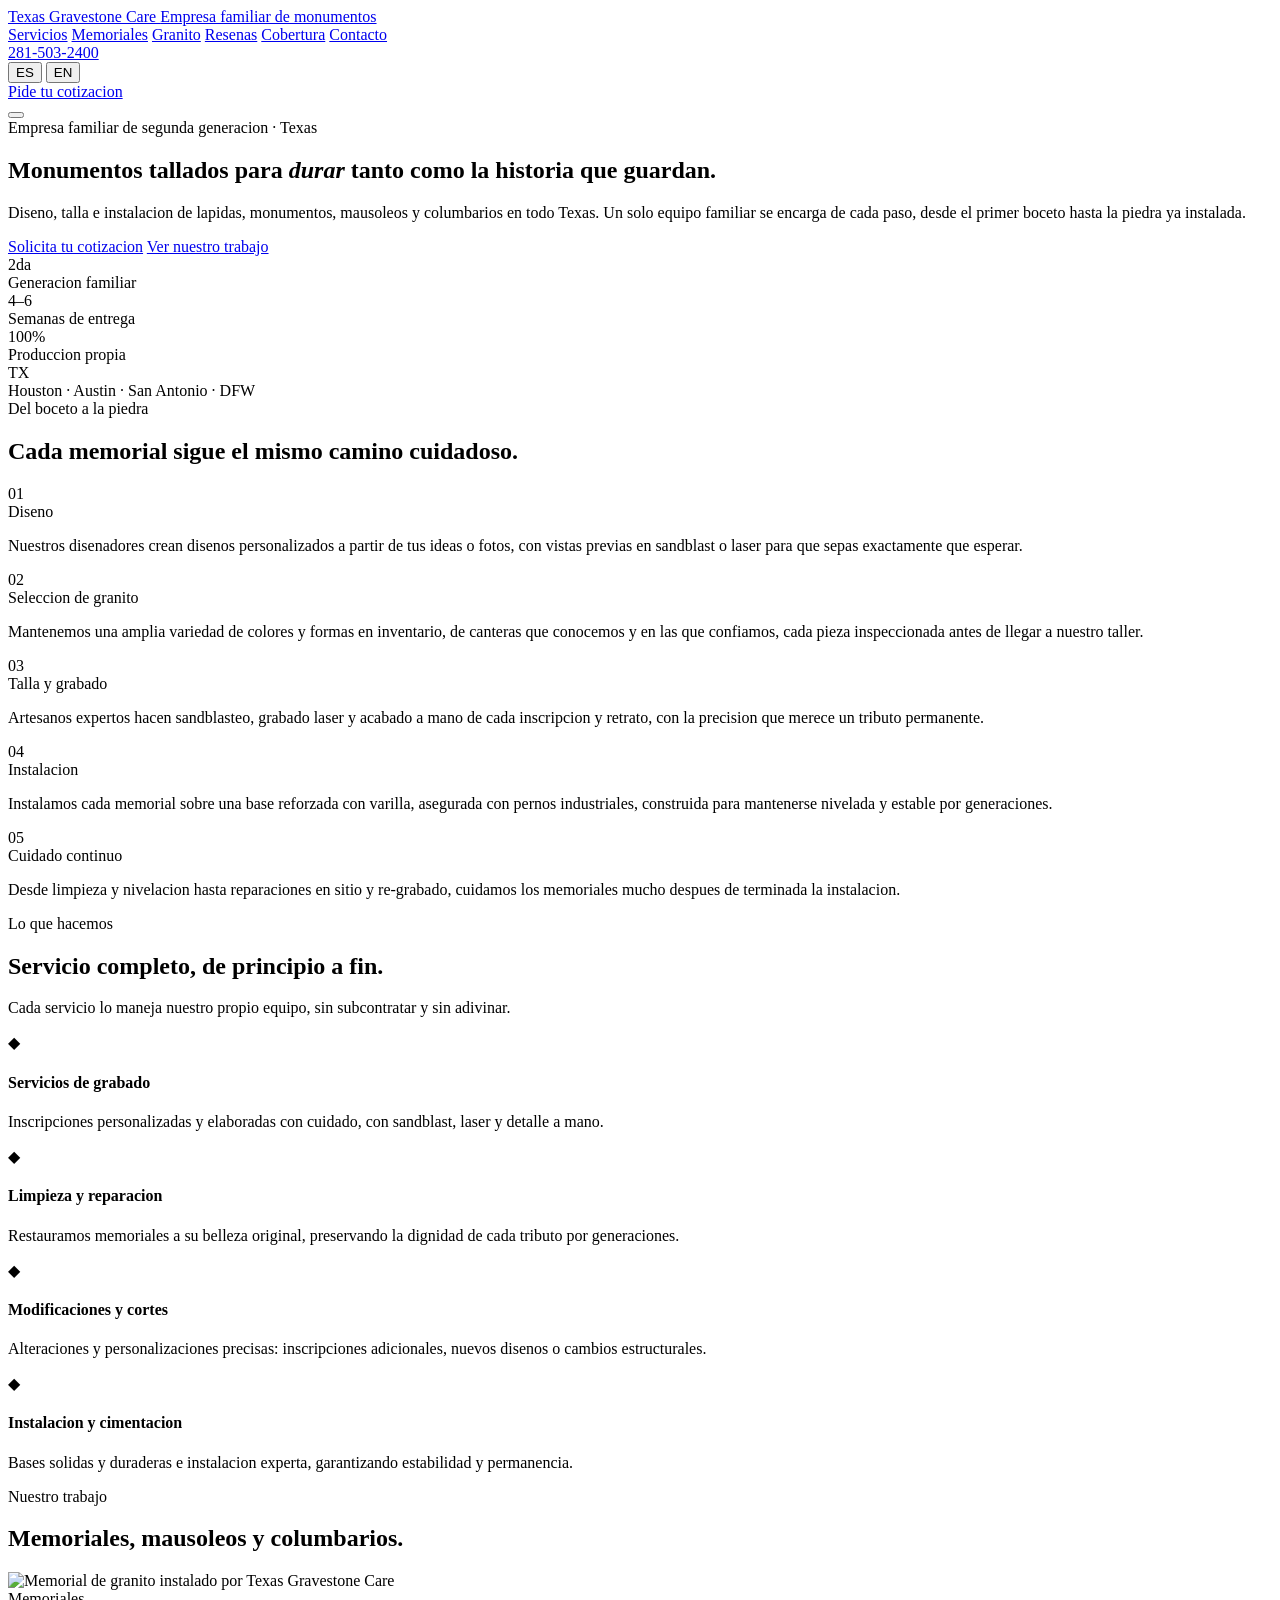
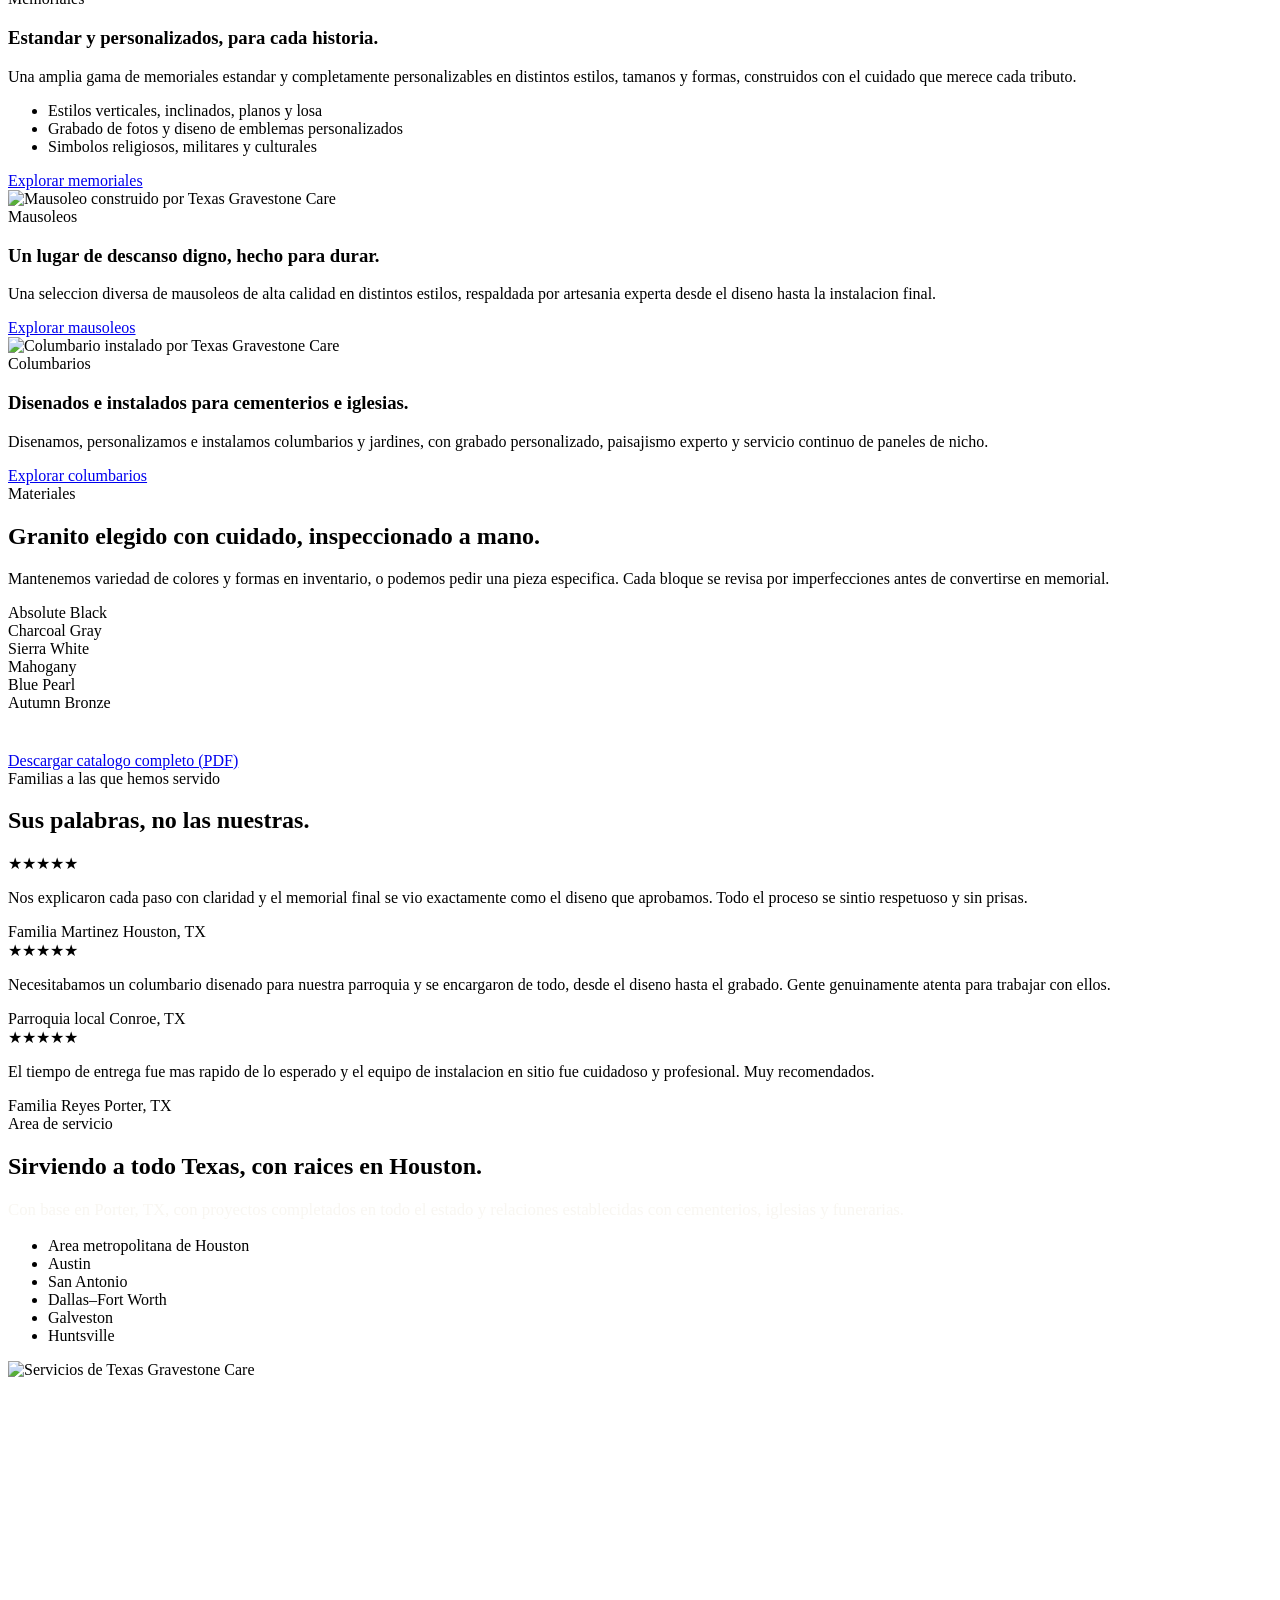
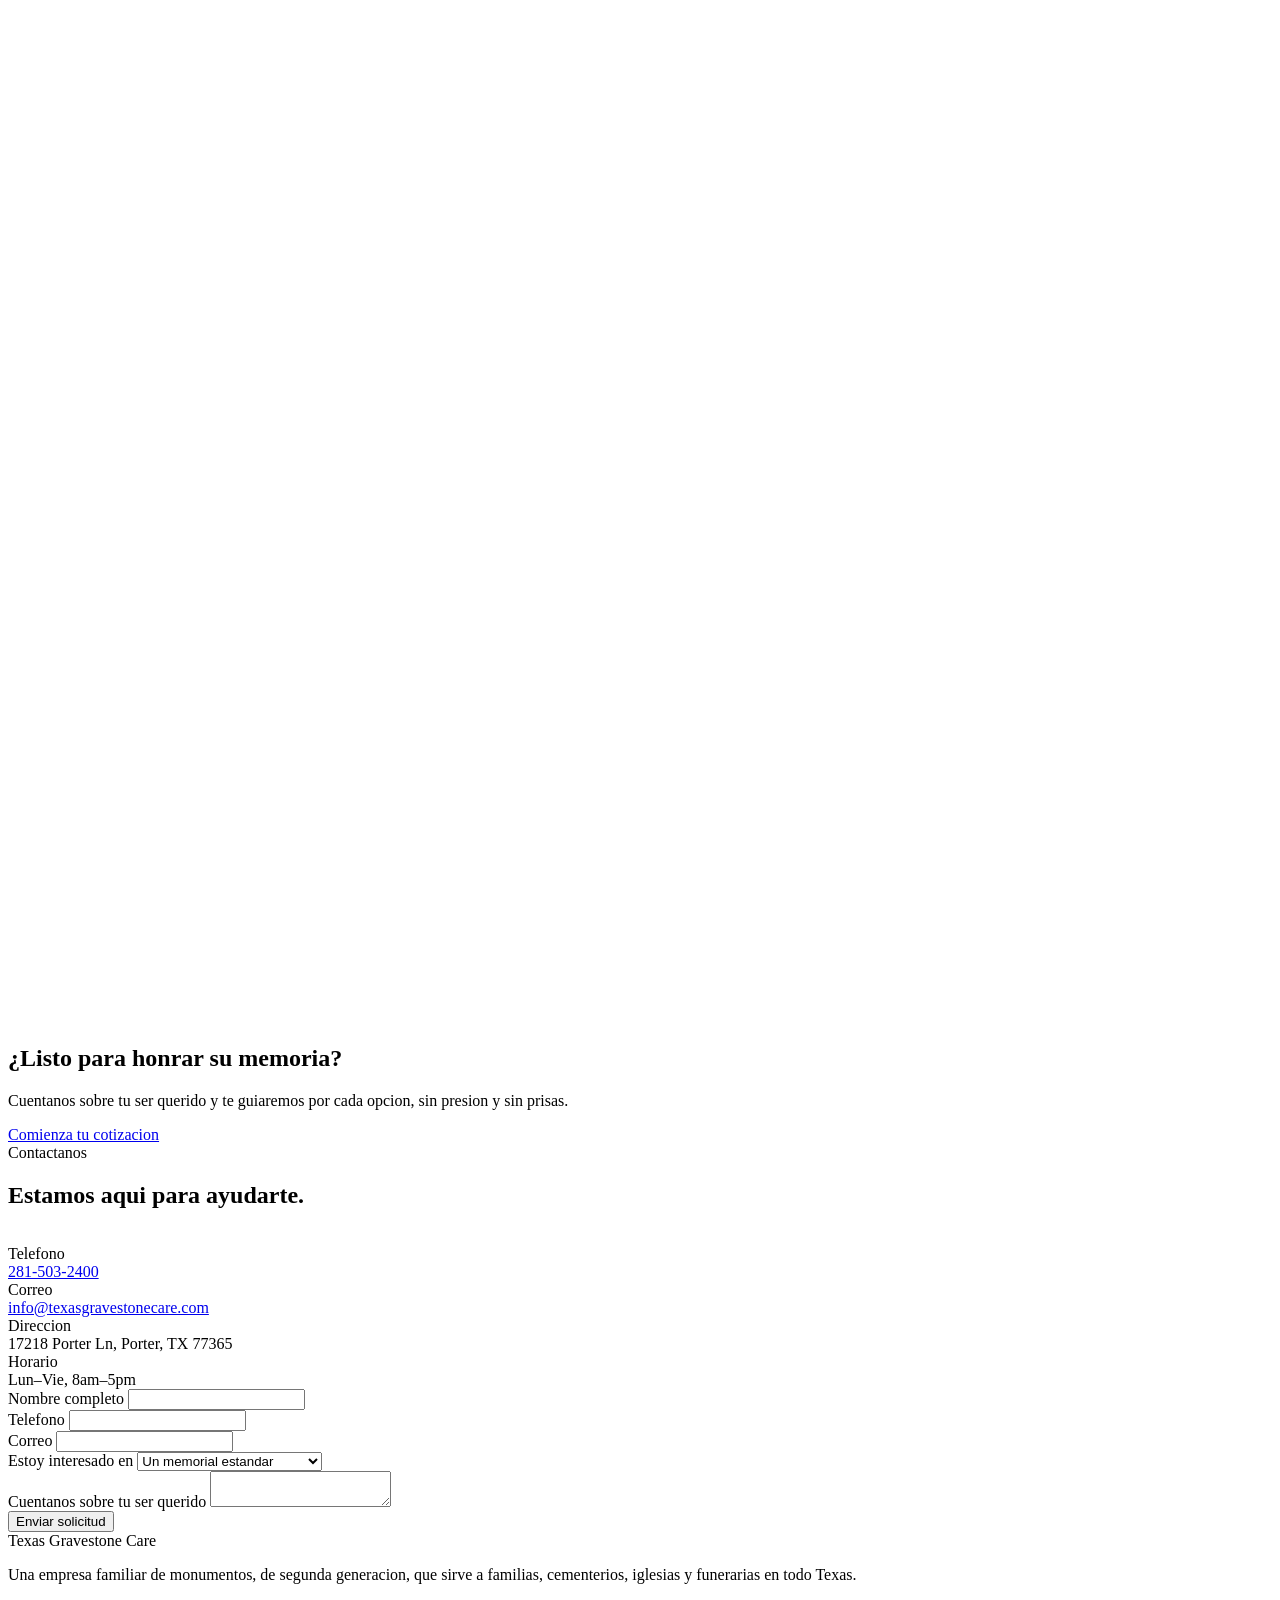
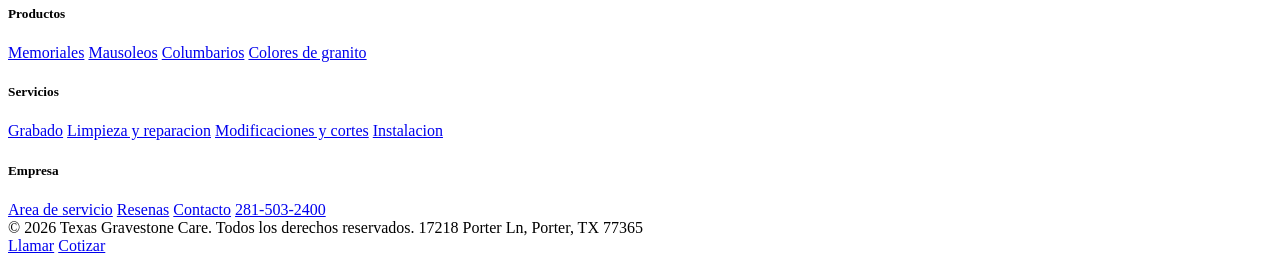
==== index.html @ c96b5b9e "Add files via upload" ====
<!DOCTYPE html>
<html lang="es">
<head>
<meta charset="UTF-8">
<meta name="viewport" content="width=device-width, initial-scale=1.0">
<title>Texas Gravestone Care | Monumentos y memoriales en granito</title>
<meta name="description" content="Empresa familiar de monumentos en Texas. Diseno, talla e instalacion de lapidas, monumentos, mausoleos y columbarios. Atencion en espanol e ingles.">
<link rel="preconnect" href="https://fonts.googleapis.com">
<link href="https://fonts.googleapis.com/css2?family=Fraunces:ital,opsz,wght@0,9..144,400;0,9..144,500;0,9..144,600;1,9..144,400&family=Inter:wght@400;500;600;700&display=swap" rel="stylesheet">
<link rel="stylesheet" href="css/style.css">
</head>
<body>

<!-- ============ HEADER ============ -->
<header class="site-header">
  <div class="wrap">
    <a href="#" class="brand">
      Texas Gravestone Care
      <span data-en="Family-owned monument company" data-es="Empresa familiar de monumentos">Empresa familiar de monumentos</span>
    </a>

    <nav class="main-nav">
      <a href="#servicios" data-en="Services" data-es="Servicios">Servicios</a>
      <a href="#memoriales" data-en="Memorials" data-es="Memoriales">Memoriales</a>
      <a href="#granito" data-en="Granite" data-es="Granito">Granito</a>
      <a href="#testimonios" data-en="Reviews" data-es="Resenas">Resenas</a>
      <a href="#cobertura" data-en="Coverage" data-es="Cobertura">Cobertura</a>
      <a href="#contacto" data-en="Contact" data-es="Contacto">Contacto</a>
    </nav>

    <div class="header-actions">
      <a href="tel:2815032400" class="header-phone">
        281-503-2400
      </a>
      <div class="lang-toggle">
        <button data-lang="es" class="active">ES</button>
        <button data-lang="en">EN</button>
      </div>
      <a href="#contacto" class="btn btn-outline-dark" data-en="Get a quote" data-es="Pide tu cotizacion">Pide tu cotizacion</a>
    </div>

    <button class="mobile-toggle" aria-label="Abrir menu" aria-expanded="false"><span></span></button>
  </div>
</header>

<!-- ============ HERO ============ -->
<section class="hero">
  <div class="hero-texture"></div>
  <div class="hero-grain"></div>
  <div class="wrap">
    <div class="hero-content">
      <span class="eyebrow" data-en="Second-generation family business · Texas" data-es="Empresa familiar de segunda generacion · Texas">Empresa familiar de segunda generacion · Texas</span>
      <h1 data-en="Monuments carved to <em>outlast</em> every story they hold." data-es="Monumentos tallados para <em>durar</em> tanto como la historia que guardan.">Monumentos tallados para <em>durar</em> tanto como la historia que guardan.</h1>
      <p class="lead" data-en="Design, carving, and installation of headstones, monuments, mausoleums, and columbaria across Texas. One family-run team handles every step, from the first sketch to the final stone set in place." data-es="Diseno, talla e instalacion de lapidas, monumentos, mausoleos y columbarios en todo Texas. Un solo equipo familiar se encarga de cada paso, desde el primer boceto hasta la piedra ya instalada.">Diseno, talla e instalacion de lapidas, monumentos, mausoleos y columbarios en todo Texas. Un solo equipo familiar se encarga de cada paso, desde el primer boceto hasta la piedra ya instalada.</p>
      <div class="hero-actions">
        <a href="#contacto" class="btn btn-primary" data-en="Request your quote" data-es="Solicita tu cotizacion">Solicita tu cotizacion</a>
        <a href="#memoriales" class="btn btn-outline-light" data-en="View our work" data-es="Ver nuestro trabajo">Ver nuestro trabajo</a>
      </div>
      <div class="hero-stats">
        <div class="hero-stat">
          <div class="num">2da</div>
          <div class="label" data-en="Generation family-owned" data-es="Generacion familiar">Generacion familiar</div>
        </div>
        <div class="hero-stat">
          <div class="num">4&ndash;6</div>
          <div class="label" data-en="Week turnaround" data-es="Semanas de entrega">Semanas de entrega</div>
        </div>
        <div class="hero-stat">
          <div class="num">100%</div>
          <div class="label" data-en="In-house production" data-es="Produccion propia">Produccion propia</div>
        </div>
        <div class="hero-stat">
          <div class="num">TX</div>
          <div class="label" data-en="Houston · Austin · San Antonio · DFW" data-es="Houston · Austin · San Antonio · DFW">Houston · Austin · San Antonio · DFW</div>
        </div>
      </div>
    </div>
  </div>
</section>

<!-- ============ PROCESO (elemento senal: efecto grabado) ============ -->
<section class="process-section" id="proceso">
  <div class="wrap">
    <div class="section-head reveal">
      <span class="eyebrow" data-en="From sketch to stone" data-es="Del boceto a la piedra">Del boceto a la piedra</span>
      <h2 data-en="Every memorial follows the same careful path." data-es="Cada memorial sigue el mismo camino cuidadoso.">Cada memorial sigue el mismo camino cuidadoso.</h2>
    </div>

    <div class="process-list">
      <div class="process-item">
        <div class="process-num">01</div>
        <div>
          <div class="process-title" data-en="Design" data-es="Diseno">Diseno</div>
          <p class="process-desc" data-en="Our designers create custom layouts from your ideas or photos, with sandblast or laser previews so you know exactly what to expect." data-es="Nuestros disenadores crean diseños personalizados a partir de tus ideas o fotos, con vistas previas en sandblast o laser para que sepas exactamente que esperar.">Nuestros disenadores crean disenos personalizados a partir de tus ideas o fotos, con vistas previas en sandblast o laser para que sepas exactamente que esperar.</p>
        </div>
      </div>
      <div class="process-item">
        <div class="process-num">02</div>
        <div>
          <div class="process-title" data-en="Granite selection" data-es="Seleccion de granito">Seleccion de granito</div>
          <p class="process-desc" data-en="We keep a wide range of colors and shapes in stock, sourced from quarries we know and trust, each piece inspected for imperfections before it reaches our shop." data-es="Mantenemos una amplia variedad de colores y formas en inventario, de canteras que conocemos y en las que confiamos, cada pieza inspeccionada antes de llegar a nuestro taller.">Mantenemos una amplia variedad de colores y formas en inventario, de canteras que conocemos y en las que confiamos, cada pieza inspeccionada antes de llegar a nuestro taller.</p>
        </div>
      </div>
      <div class="process-item">
        <div class="process-num">03</div>
        <div>
          <div class="process-title" data-en="Carving" data-es="Talla y grabado">Talla y grabado</div>
          <p class="process-desc" data-en="Skilled craftsmen sandblast, laser-etch, and hand-finish every inscription and portrait, with the precision a permanent tribute deserves." data-es="Artesanos expertos hacen sandblasteo, grabado laser y acabado a mano de cada inscripcion y retrato, con la precision que merece un tributo permanente.">Artesanos expertos hacen sandblasteo, grabado laser y acabado a mano de cada inscripcion y retrato, con la precision que merece un tributo permanente.</p>
        </div>
      </div>
      <div class="process-item">
        <div class="process-num">04</div>
        <div>
          <div class="process-title" data-en="Installation" data-es="Instalacion">Instalacion</div>
          <p class="process-desc" data-en="We set every memorial on a rebar-reinforced foundation, secured with industrial dowel pins, built to remain level and stable for generations." data-es="Instalamos cada memorial sobre una base reforzada con varilla, asegurada con pernos industriales, construida para mantenerse nivelada y estable por generaciones.">Instalamos cada memorial sobre una base reforzada con varilla, asegurada con pernos industriales, construida para mantenerse nivelada y estable por generaciones.</p>
        </div>
      </div>
      <div class="process-item">
        <div class="process-num">05</div>
        <div>
          <div class="process-title" data-en="Ongoing care" data-es="Cuidado continuo">Cuidado continuo</div>
          <p class="process-desc" data-en="From cleaning and leveling to on-site repairs and re-engraving, we look after memorials long after the installation is complete." data-es="Desde limpieza y nivelacion hasta reparaciones en sitio y re-grabado, cuidamos los memoriales mucho despues de terminada la instalacion.">Desde limpieza y nivelacion hasta reparaciones en sitio y re-grabado, cuidamos los memoriales mucho despues de terminada la instalacion.</p>
        </div>
      </div>
    </div>
  </div>
</section>

<!-- ============ SERVICIOS ============ -->
<section class="section-light" id="servicios">
  <div class="wrap">
    <div class="section-head reveal">
      <span class="eyebrow" data-en="What we do" data-es="Lo que hacemos">Lo que hacemos</span>
      <h2 data-en="Full-service, start to finish." data-es="Servicio completo, de principio a fin.">Servicio completo, de principio a fin.</h2>
      <p data-en="Every service is handled in-house by our own team, with no subcontracting and no guesswork." data-es="Cada servicio lo maneja nuestro propio equipo, sin subcontratar y sin adivinar.">Cada servicio lo maneja nuestro propio equipo, sin subcontratar y sin adivinar.</p>
    </div>

    <div class="services-grid reveal">
      <div class="service-card">
        <div class="icon-mark">&#9670;</div>
        <h4 data-en="Engraving services" data-es="Servicios de grabado">Servicios de grabado</h4>
        <p data-en="Personalized, beautifully crafted inscriptions, with sandblast, laser, and hand detailing." data-es="Inscripciones personalizadas y elaboradas con cuidado, con sandblast, laser y detalle a mano.">Inscripciones personalizadas y elaboradas con cuidado, con sandblast, laser y detalle a mano.</p>
      </div>
      <div class="service-card">
        <div class="icon-mark">&#9670;</div>
        <h4 data-en="Cleaning and repair" data-es="Limpieza y reparacion">Limpieza y reparacion</h4>
        <p data-en="We restore memorials to their original beauty, preserving the dignity of every tribute for generations to come." data-es="Restauramos memoriales a su belleza original, preservando la dignidad de cada tributo por generaciones.">Restauramos memoriales a su belleza original, preservando la dignidad de cada tributo por generaciones.</p>
      </div>
      <div class="service-card">
        <div class="icon-mark">&#9670;</div>
        <h4 data-en="Modifications and cuts" data-es="Modificaciones y cortes">Modificaciones y cortes</h4>
        <p data-en="Precise alterations and customizations: additional inscriptions, new designs, or structural changes." data-es="Alteraciones y personalizaciones precisas: inscripciones adicionales, nuevos disenos o cambios estructurales.">Alteraciones y personalizaciones precisas: inscripciones adicionales, nuevos disenos o cambios estructurales.</p>
      </div>
      <div class="service-card">
        <div class="icon-mark">&#9670;</div>
        <h4 data-en="Installation and foundation" data-es="Instalacion y cimentacion">Instalacion y cimentacion</h4>
        <p data-en="Solid, durable foundations and expert installation, guaranteeing stability and longevity." data-es="Bases solidas y duraderas e instalacion experta, garantizando estabilidad y permanencia.">Bases solidas y duraderas e instalacion experta, garantizando estabilidad y permanencia.</p>
      </div>
    </div>
  </div>
</section>

<!-- ============ MEMORIALES / PRODUCTOS ============ -->
<section class="section-dim" id="memoriales">
  <div class="wrap">
    <div class="section-head reveal">
      <span class="eyebrow" data-en="Our work" data-es="Nuestro trabajo">Nuestro trabajo</span>
      <h2 data-en="Memorials, mausoleums, and columbaria." data-es="Memoriales, mausoleos y columbarios.">Memoriales, mausoleos y columbarios.</h2>
    </div>

    <div class="showcase-block showcase-grid reveal">
      <div class="showcase-media">
        <!-- Foto real: instalacion de memorial / lapida terminada -->
        <img src="https://www.texasgravestonecare.com/wp-content/uploads/2024/06/Picture3-1.png" alt="Memorial de granito instalado por Texas Gravestone Care" loading="lazy">
      </div>
      <div class="showcase-copy">
        <span class="eyebrow" data-en="Memorials" data-es="Memoriales">Memoriales</span>
        <h3 data-en="Standard and custom, for every story." data-es="Estandar y personalizados, para cada historia.">Estandar y personalizados, para cada historia.</h3>
        <p data-en="A wide range of standard and fully customizable memorials in different styles, sizes, and shapes, built with the craftsmanship every tribute deserves." data-es="Una amplia gama de memoriales estandar y completamente personalizables en distintos estilos, tamanos y formas, construidos con el cuidado que merece cada tributo.">Una amplia gama de memoriales estandar y completamente personalizables en distintos estilos, tamanos y formas, construidos con el cuidado que merece cada tributo.</p>
        <ul class="feature-list">
          <li data-en="Upright, slant, flat, and ledger styles" data-es="Estilos verticales, inclinados, planos y losa">Estilos verticales, inclinados, planos y losa</li>
          <li data-en="Photo etching and custom emblem design" data-es="Grabado de fotos y diseno de emblemas personalizados">Grabado de fotos y diseno de emblemas personalizados</li>
          <li data-en="Religious, military, and cultural symbols" data-es="Simbolos religiosos, militares y culturales">Simbolos religiosos, militares y culturales</li>
        </ul>
        <a href="#contacto" class="btn btn-outline-dark" data-en="Explore memorials" data-es="Explorar memoriales">Explorar memoriales</a>
      </div>
    </div>

    <div class="showcase-block showcase-grid reverse reveal">
      <div class="showcase-media">
        <!-- Foto real: mausoleo -->
        <img src="https://www.texasgravestonecare.com/wp-content/uploads/2024/06/mauseleums-e1724255834416.png" alt="Mausoleo construido por Texas Gravestone Care" loading="lazy">
      </div>
      <div class="showcase-copy">
        <span class="eyebrow" data-en="Mausoleums" data-es="Mausoleos">Mausoleos</span>
        <h3 data-en="A dignified resting place, built to last." data-es="Un lugar de descanso digno, hecho para durar.">Un lugar de descanso digno, hecho para durar.</h3>
        <p data-en="A diverse selection of high-quality mausoleums in various styles, supported by expert craftsmanship from design through final installation." data-es="Una seleccion diversa de mausoleos de alta calidad en distintos estilos, respaldada por artesania experta desde el diseno hasta la instalacion final.">Una seleccion diversa de mausoleos de alta calidad en distintos estilos, respaldada por artesania experta desde el diseno hasta la instalacion final.</p>
        <a href="#contacto" class="btn btn-outline-dark" data-en="Explore mausoleums" data-es="Explorar mausoleos">Explorar mausoleos</a>
      </div>
    </div>

    <div class="showcase-block showcase-grid reveal">
      <div class="showcase-media">
        <!-- Foto real: columbario -->
        <img src="https://www.texasgravestonecare.com/wp-content/uploads/2024/06/col-1.png" alt="Columbario instalado por Texas Gravestone Care" loading="lazy">
      </div>
      <div class="showcase-copy">
        <span class="eyebrow" data-en="Columbaria" data-es="Columbarios">Columbarios</span>
        <h3 data-en="Designed and installed for cemeteries and churches." data-es="Disenados e instalados para cementerios e iglesias.">Disenados e instalados para cementerios e iglesias.</h3>
        <p data-en="We design, customize, and install columbaria and gardens, with personalized engraving, expert landscaping, and ongoing niche-panel servicing." data-es="Disenamos, personalizamos e instalamos columbarios y jardines, con grabado personalizado, paisajismo experto y servicio continuo de paneles de nicho.">Disenamos, personalizamos e instalamos columbarios y jardines, con grabado personalizado, paisajismo experto y servicio continuo de paneles de nicho.</p>
        <a href="#contacto" class="btn btn-outline-dark" data-en="Explore columbaria" data-es="Explorar columbarios">Explorar columbarios</a>
      </div>
    </div>
  </div>
</section>

<!-- ============ GRANITO ============ -->
<section class="section-light" id="granito">
  <div class="wrap">
    <div class="section-head reveal">
      <span class="eyebrow" data-en="Materials" data-es="Materiales">Materiales</span>
      <h2 data-en="Granite sourced with care, inspected by hand." data-es="Granito elegido con cuidado, inspeccionado a mano.">Granito elegido con cuidado, inspeccionado a mano.</h2>
      <p data-en="We keep a variety of colors and shapes in stock, or can order a specific piece on request. Every slab is reviewed for imperfections before it becomes a memorial." data-es="Mantenemos variedad de colores y formas en inventario, o podemos pedir una pieza especifica. Cada bloque se revisa por imperfecciones antes de convertirse en memorial.">Mantenemos variedad de colores y formas en inventario, o podemos pedir una pieza especifica. Cada bloque se revisa por imperfecciones antes de convertirse en memorial.</p>
    </div>

    <div class="granite-strip reveal">
      <div class="granite-swatch">
        <div class="chip" style="background:#1c1e1f;"></div>
        <div class="name">Absolute Black</div>
      </div>
      <div class="granite-swatch">
        <div class="chip" style="background:#5a5751;"></div>
        <div class="name">Charcoal Gray</div>
      </div>
      <div class="granite-swatch">
        <div class="chip" style="background:#8a8378;"></div>
        <div class="name">Sierra White</div>
      </div>
      <div class="granite-swatch">
        <div class="chip" style="background:#6e5b4a;"></div>
        <div class="name">Mahogany</div>
      </div>
      <div class="granite-swatch">
        <div class="chip" style="background:#48555a;"></div>
        <div class="name">Blue Pearl</div>
      </div>
      <div class="granite-swatch">
        <div class="chip" style="background:#9b8868;"></div>
        <div class="name">Autumn Bronze</div>
      </div>
    </div>

    <div style="margin-top:40px;" class="reveal">
      <a href="https://www.texasgravestonecare.com/wp-content/uploads/2019/05/CATALOGO-2024-NUEVO-SEPT.pdf" class="btn btn-outline-dark" data-en="Download full catalog (PDF)" data-es="Descargar catalogo completo (PDF)">Descargar catalogo completo (PDF)</a>
    </div>
  </div>
</section>

<!-- ============ TESTIMONIOS ============ -->
<section class="section-dim" id="testimonios">
  <div class="wrap">
    <div class="section-head reveal">
      <span class="eyebrow" data-en="Families we've served" data-es="Familias a las que hemos servido">Familias a las que hemos servido</span>
      <h2 data-en="Their words, not ours." data-es="Sus palabras, no las nuestras.">Sus palabras, no las nuestras.</h2>
    </div>

    <div class="testimonial-grid reveal">
      <div class="testimonial-card">
        <div class="stars">&#9733;&#9733;&#9733;&#9733;&#9733;</div>
        <p data-en="They explained every step clearly and the final memorial looked exactly like the design we approved. The whole process felt respectful and unhurried." data-es="Nos explicaron cada paso con claridad y el memorial final se vio exactamente como el diseno que aprobamos. Todo el proceso se sintio respetuoso y sin prisas.">Nos explicaron cada paso con claridad y el memorial final se vio exactamente como el diseno que aprobamos. Todo el proceso se sintio respetuoso y sin prisas.</p>
        <div class="author">Familia Martinez <span data-en="Houston, TX" data-es="Houston, TX">Houston, TX</span></div>
      </div>
      <div class="testimonial-card">
        <div class="stars">&#9733;&#9733;&#9733;&#9733;&#9733;</div>
        <p data-en="We needed a columbarium designed for our parish and they handled everything, from layout to engraving. Genuinely caring people to work with." data-es="Necesitabamos un columbario disenado para nuestra parroquia y se encargaron de todo, desde el diseno hasta el grabado. Gente genuinamente atenta para trabajar con ellos.">Necesitabamos un columbario disenado para nuestra parroquia y se encargaron de todo, desde el diseno hasta el grabado. Gente genuinamente atenta para trabajar con ellos.</p>
        <div class="author">Parroquia local <span data-en="Conroe, TX" data-es="Conroe, TX">Conroe, TX</span></div>
      </div>
      <div class="testimonial-card">
        <div class="stars">&#9733;&#9733;&#9733;&#9733;&#9733;</div>
        <p data-en="The turnaround was faster than we expected and the on-site installation crew was careful and professional. Highly recommend." data-es="El tiempo de entrega fue mas rapido de lo esperado y el equipo de instalacion en sitio fue cuidadoso y profesional. Muy recomendados.">El tiempo de entrega fue mas rapido de lo esperado y el equipo de instalacion en sitio fue cuidadoso y profesional. Muy recomendados.</p>
        <div class="author">Familia Reyes <span data-en="Porter, TX" data-es="Porter, TX">Porter, TX</span></div>
      </div>
    </div>
  </div>
</section>

<!-- ============ COBERTURA ============ -->
<section class="section-dark" id="cobertura">
  <div class="wrap">
    <div class="coverage-grid">
      <div class="reveal">
        <span class="eyebrow" data-en="Service area" data-es="Area de servicio">Area de servicio</span>
        <h2 data-en="Serving all of Texas, rooted in Houston." data-es="Sirviendo a todo Texas, con raices en Houston.">Sirviendo a todo Texas, con raices en Houston.</h2>
        <p style="color:rgba(244,241,234,0.65); font-size:1.05rem;" data-en="Based in Porter, TX, with completed projects throughout the state and established relationships with cemeteries, churches, and funeral homes." data-es="Con base en Porter, TX, con proyectos completados en todo el estado y relaciones establecidas con cementerios, iglesias y funerarias.">Con base en Porter, TX, con proyectos completados en todo el estado y relaciones establecidas con cementerios, iglesias y funerarias.</p>
        <ul class="coverage-list">
          <li data-en="Greater Houston" data-es="Area metropolitana de Houston">Area metropolitana de Houston</li>
          <li data-en="Austin" data-es="Austin">Austin</li>
          <li data-en="San Antonio" data-es="San Antonio">San Antonio</li>
          <li data-en="Dallas&ndash;Fort Worth" data-es="Dallas&ndash;Fort Worth">Dallas&ndash;Fort Worth</li>
          <li data-en="Galveston" data-es="Galveston">Galveston</li>
          <li data-en="Huntsville" data-es="Huntsville">Huntsville</li>
        </ul>
      </div>
      <div class="showcase-media reveal" style="aspect-ratio:1/1;">
        <img src="https://www.texasgravestonecare.com/wp-content/uploads/2024/09/POSTCOK-2.png" alt="Servicios de Texas Gravestone Care" loading="lazy">
      </div>
    </div>
  </div>
</section>

<!-- ============ CTA BAND ============ -->
<section class="cta-band">
  <div class="wrap">
    <h2 class="reveal" data-en="Ready to honor their memory?" data-es="&iquest;Listo para honrar su memoria?">&iquest;Listo para honrar su memoria?</h2>
    <p class="reveal" data-en="Tell us about your loved one and we'll guide you through every option, with no pressure and no rush." data-es="Cuentanos sobre tu ser querido y te guiaremos por cada opcion, sin presion y sin prisas.">Cuentanos sobre tu ser querido y te guiaremos por cada opcion, sin presion y sin prisas.</p>
    <a href="#contacto" class="btn btn-primary reveal" data-en="Start your quote" data-es="Comienza tu cotizacion">Comienza tu cotizacion</a>
  </div>
</section>

<!-- ============ CONTACTO ============ -->
<section class="section-dark" id="contacto">
  <div class="wrap">
    <div class="contact-grid">
      <div class="reveal">
        <span class="eyebrow" data-en="Get in touch" data-es="Contactanos">Contactanos</span>
        <h2 style="margin-bottom:36px;" data-en="We're here to help." data-es="Estamos aqui para ayudarte.">Estamos aqui para ayudarte.</h2>

        <div class="contact-info-block">
          <div class="label" data-en="Phone" data-es="Telefono">Telefono</div>
          <div class="value"><a href="tel:2815032400">281-503-2400</a></div>
        </div>
        <div class="contact-info-block">
          <div class="label" data-en="Email" data-es="Correo">Correo</div>
          <div class="value"><a href="mailto:info@texasgravestonecare.com">info@texasgravestonecare.com</a></div>
        </div>
        <div class="contact-info-block">
          <div class="label" data-en="Address" data-es="Direccion">Direccion</div>
          <div class="value">17218 Porter Ln, Porter, TX 77365</div>
        </div>
        <div class="contact-info-block">
          <div class="label" data-en="Hours" data-es="Horario">Horario</div>
          <div class="value" data-en="Mon&ndash;Fri, 8am&ndash;5pm" data-es="Lun&ndash;Vie, 8am&ndash;5pm">Lun&ndash;Vie, 8am&ndash;5pm</div>
        </div>
      </div>

      <form id="contact-form" class="reveal" action="https://formspree.io/f/mykqzwze" method="POST">
        <input type="hidden" name="_subject" value="Nueva solicitud de cotizacion - Texas Gravestone Care">
        <input type="text" name="_gotcha" style="display:none" tabindex="-1" autocomplete="off">
        <div class="form-grid">
          <div class="field">
            <label for="name" data-en="Full name" data-es="Nombre completo">Nombre completo</label>
            <input type="text" id="name" name="name" required>
          </div>
          <div class="field">
            <label for="phone" data-en="Phone" data-es="Telefono">Telefono</label>
            <input type="tel" id="phone" name="phone" required>
          </div>
          <div class="field full">
            <label for="email" data-en="Email" data-es="Correo">Correo</label>
            <input type="email" id="email" name="email" required>
          </div>
          <div class="field full">
            <label for="interest" data-en="I'm interested in" data-es="Estoy interesado en">Estoy interesado en</label>
            <select id="interest" name="interest">
              <option data-en="A standard memorial" data-es="Un memorial estandar">Un memorial estandar</option>
              <option data-en="A custom memorial" data-es="Un memorial personalizado">Un memorial personalizado</option>
              <option data-en="A mausoleum" data-es="Un mausoleo">Un mausoleo</option>
              <option data-en="A columbarium" data-es="Un columbario">Un columbario</option>
              <option data-en="Cleaning or repair" data-es="Limpieza o reparacion">Limpieza o reparacion</option>
              <option data-en="Not sure yet" data-es="Aun no estoy seguro">Aun no estoy seguro</option>
            </select>
          </div>
          <div class="field full">
            <label for="message" data-en="Tell us about your loved one" data-es="Cuentanos sobre tu ser querido">Cuentanos sobre tu ser querido</label>
            <textarea id="message" name="message" data-en-placeholder="Optional &mdash; share any details that would help us assist you" data-es-placeholder="Opcional &mdash; comparte cualquier detalle que nos ayude a atenderte"></textarea>
          </div>
        </div>
        <div class="form-submit">
          <button type="submit" class="btn btn-primary" data-en="Send request" data-es="Enviar solicitud">Enviar solicitud</button>
        </div>
      </form>
    </div>
  </div>
</section>

<!-- ============ FOOTER ============ -->
<footer>
  <div class="wrap">
    <div class="footer-grid">
      <div>
        <div class="footer-brand">Texas Gravestone Care</div>
        <p data-en="A second-generation, family-owned monument company serving families, cemeteries, churches, and funeral homes across Texas." data-es="Una empresa familiar de monumentos, de segunda generacion, que sirve a familias, cementerios, iglesias y funerarias en todo Texas.">Una empresa familiar de monumentos, de segunda generacion, que sirve a familias, cementerios, iglesias y funerarias en todo Texas.</p>
      </div>
      <div class="footer-col">
        <h5 data-en="Products" data-es="Productos">Productos</h5>
        <a href="#memoriales" data-en="Memorials" data-es="Memoriales">Memoriales</a>
        <a href="#memoriales" data-en="Mausoleums" data-es="Mausoleos">Mausoleos</a>
        <a href="#memoriales" data-en="Columbaria" data-es="Columbarios">Columbarios</a>
        <a href="#granito" data-en="Granite colors" data-es="Colores de granito">Colores de granito</a>
      </div>
      <div class="footer-col">
        <h5 data-en="Services" data-es="Servicios">Servicios</h5>
        <a href="#servicios" data-en="Engraving" data-es="Grabado">Grabado</a>
        <a href="#servicios" data-en="Cleaning and repair" data-es="Limpieza y reparacion">Limpieza y reparacion</a>
        <a href="#servicios" data-en="Modifications and cuts" data-es="Modificaciones y cortes">Modificaciones y cortes</a>
        <a href="#servicios" data-en="Installation" data-es="Instalacion">Instalacion</a>
      </div>
      <div class="footer-col">
        <h5 data-en="Company" data-es="Empresa">Empresa</h5>
        <a href="#cobertura" data-en="Service area" data-es="Area de servicio">Area de servicio</a>
        <a href="#testimonios" data-en="Reviews" data-es="Resenas">Resenas</a>
        <a href="#contacto" data-en="Contact" data-es="Contacto">Contacto</a>
        <a href="tel:2815032400">281-503-2400</a>
      </div>
    </div>

    <div class="footer-bottom">
      <span>&copy; 2026 Texas Gravestone Care. <span data-en="All rights reserved." data-es="Todos los derechos reservados.">Todos los derechos reservados.</span></span>
      <span>17218 Porter Ln, Porter, TX 77365</span>
    </div>
  </div>
</footer>

<!-- ============ STICKY CTA MOBILE ============ -->
<div class="sticky-cta">
  <a href="tel:2815032400" class="btn btn-outline-light" data-en="Call now" data-es="Llamar">Llamar</a>
  <a href="#contacto" class="btn btn-primary" data-en="Get a quote" data-es="Cotizar">Cotizar</a>
</div>

<script src="js/main.js"></script>
</body>
</html>
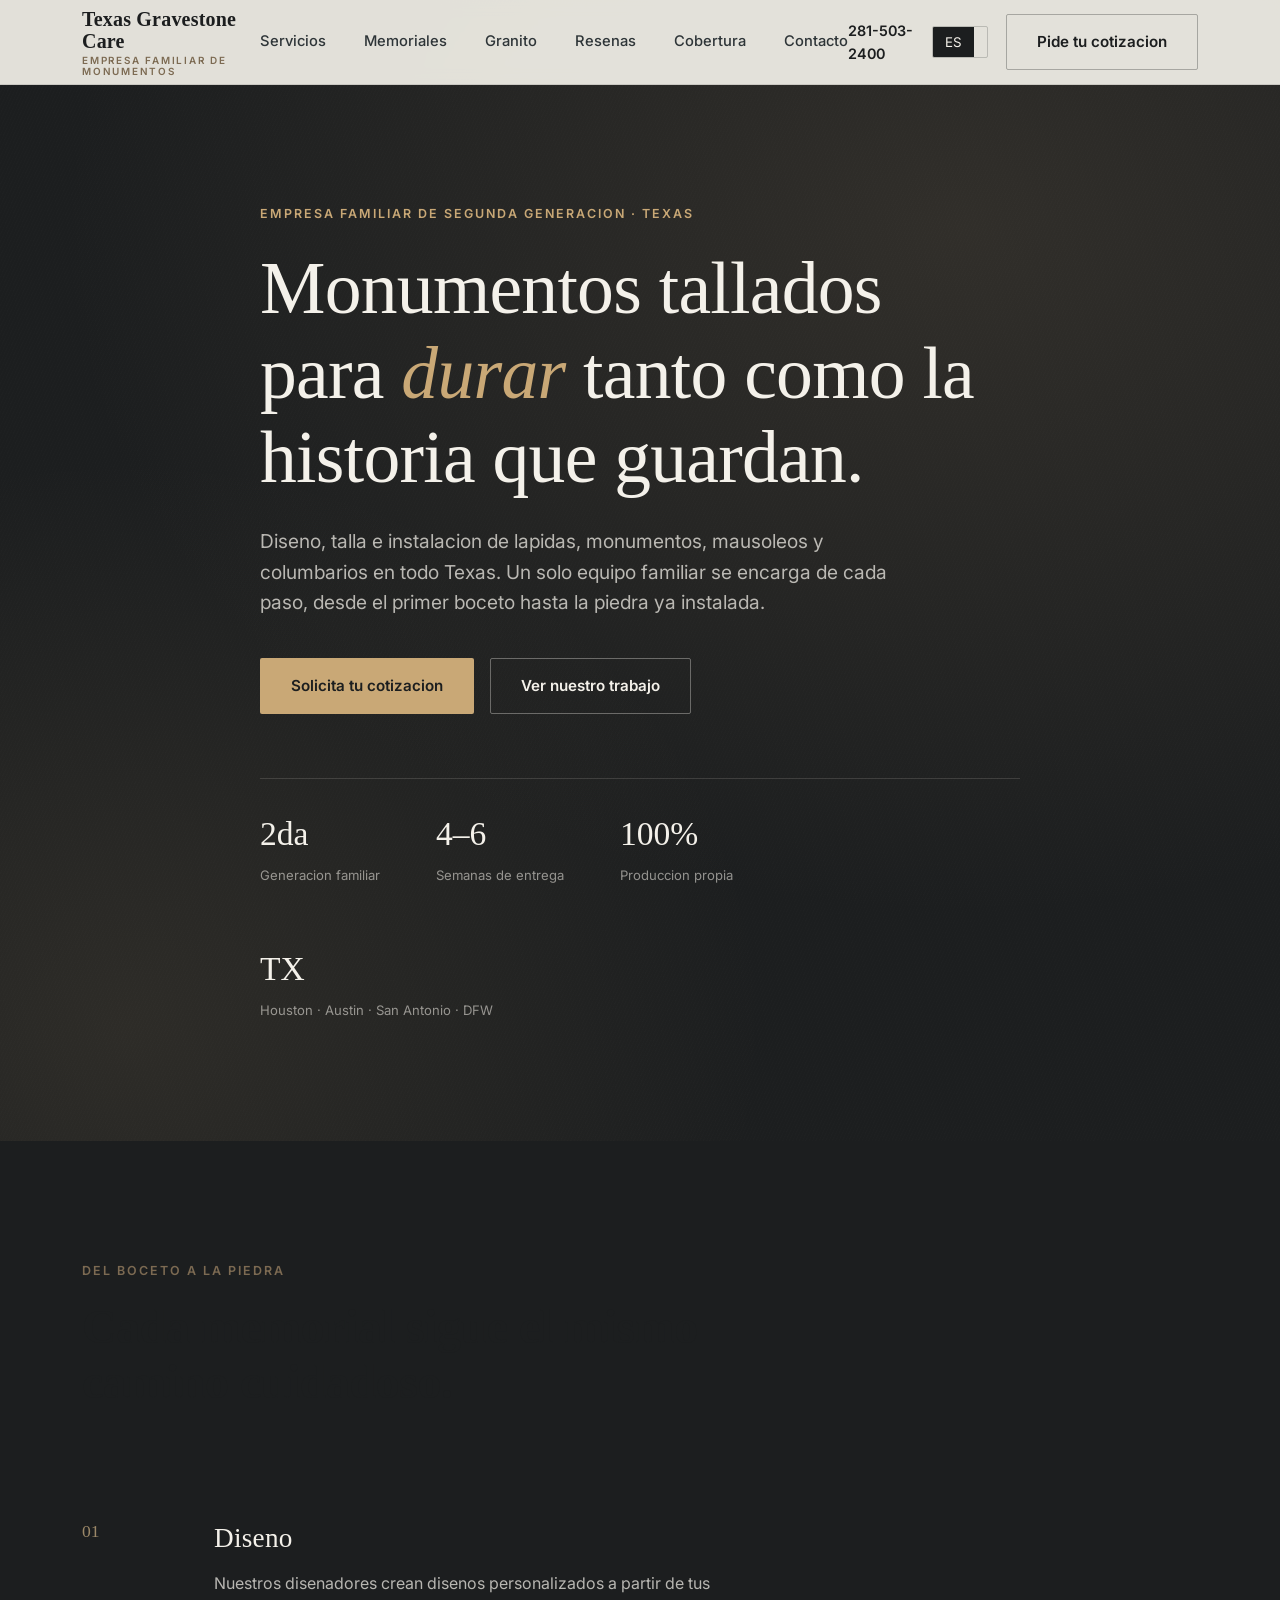
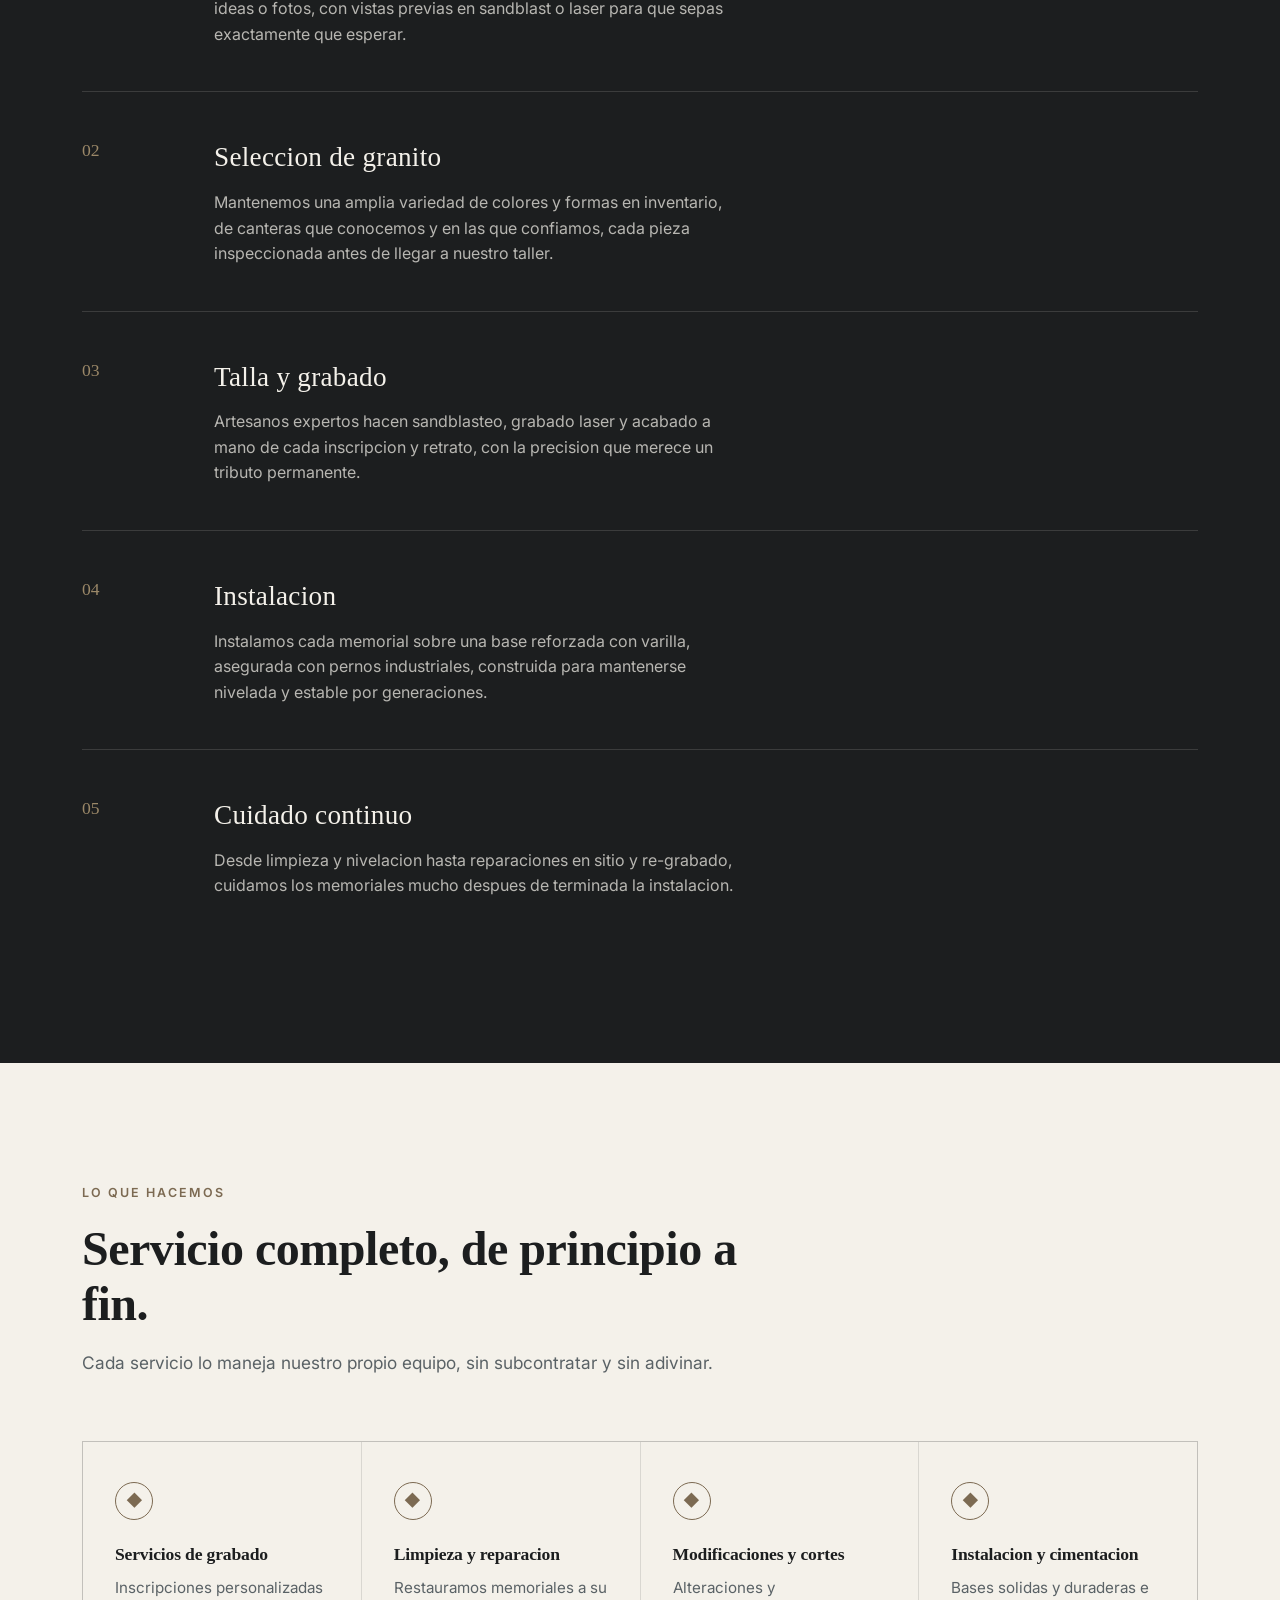
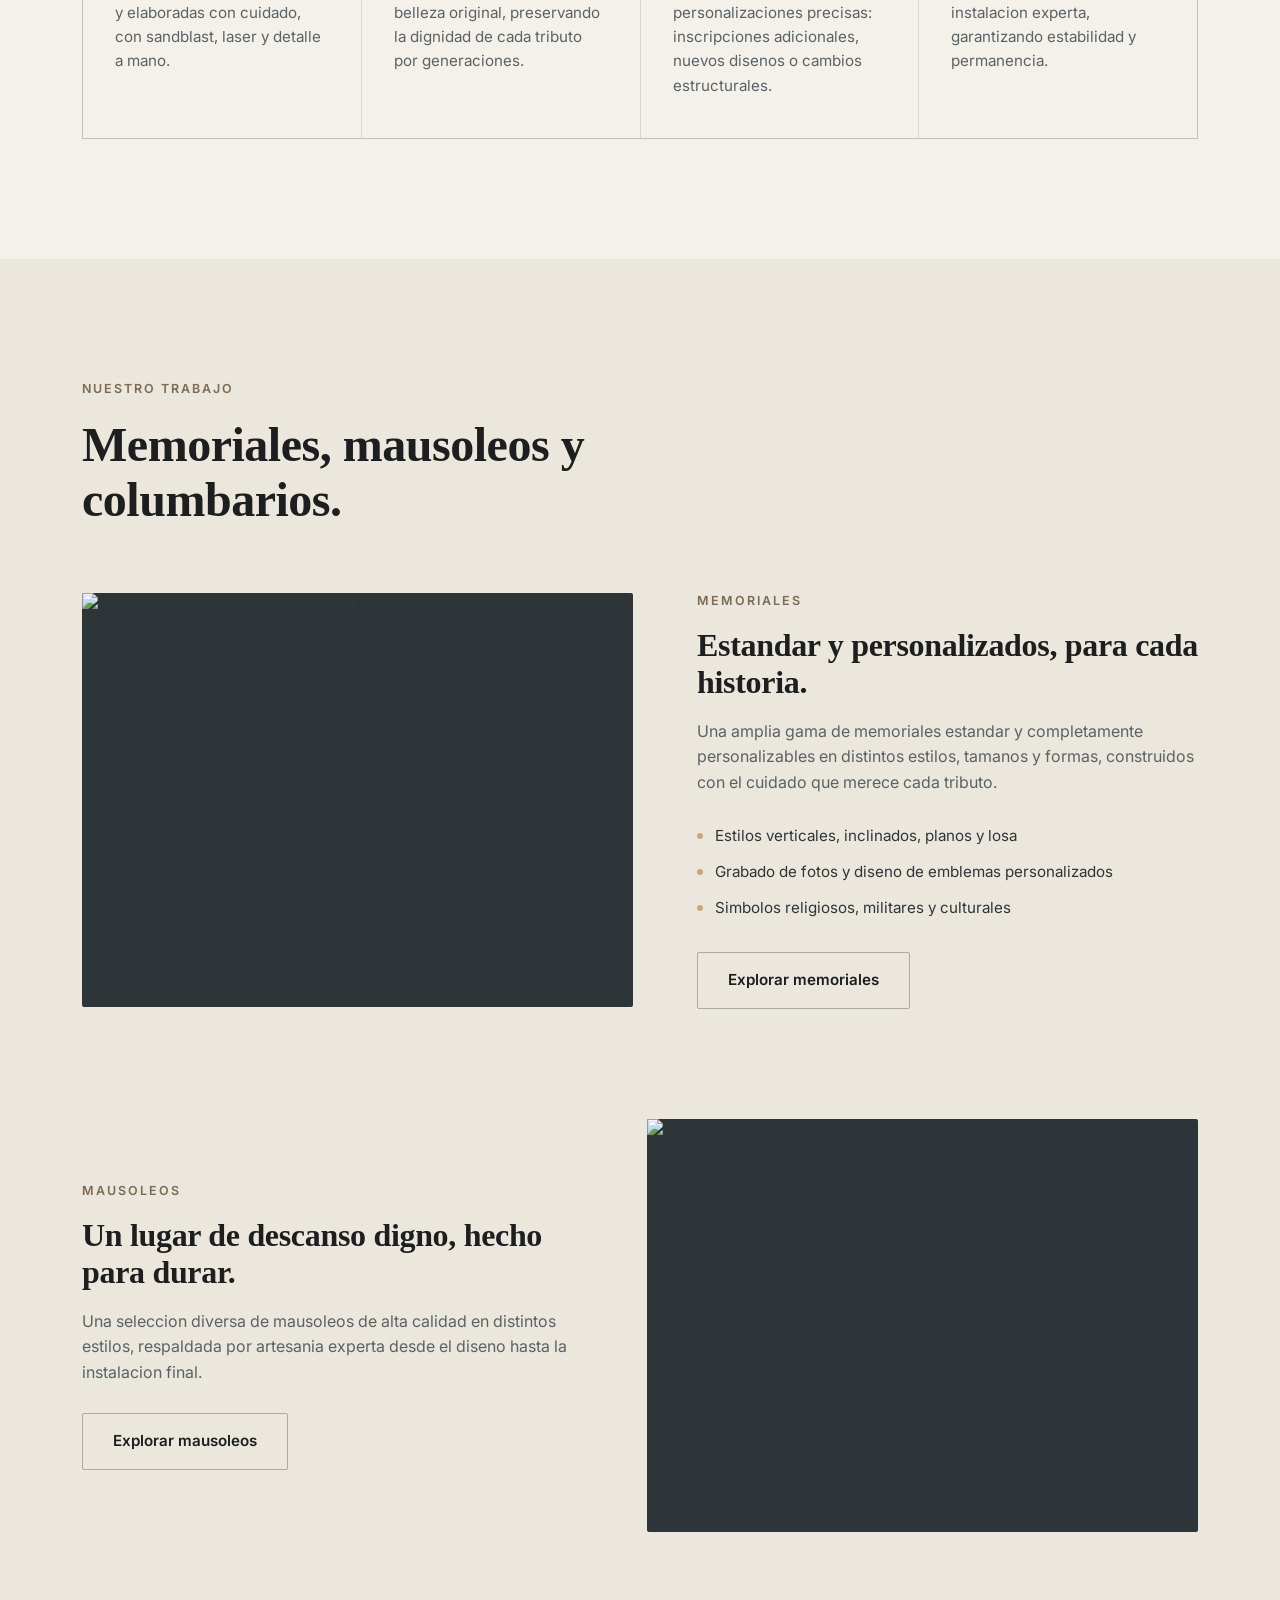
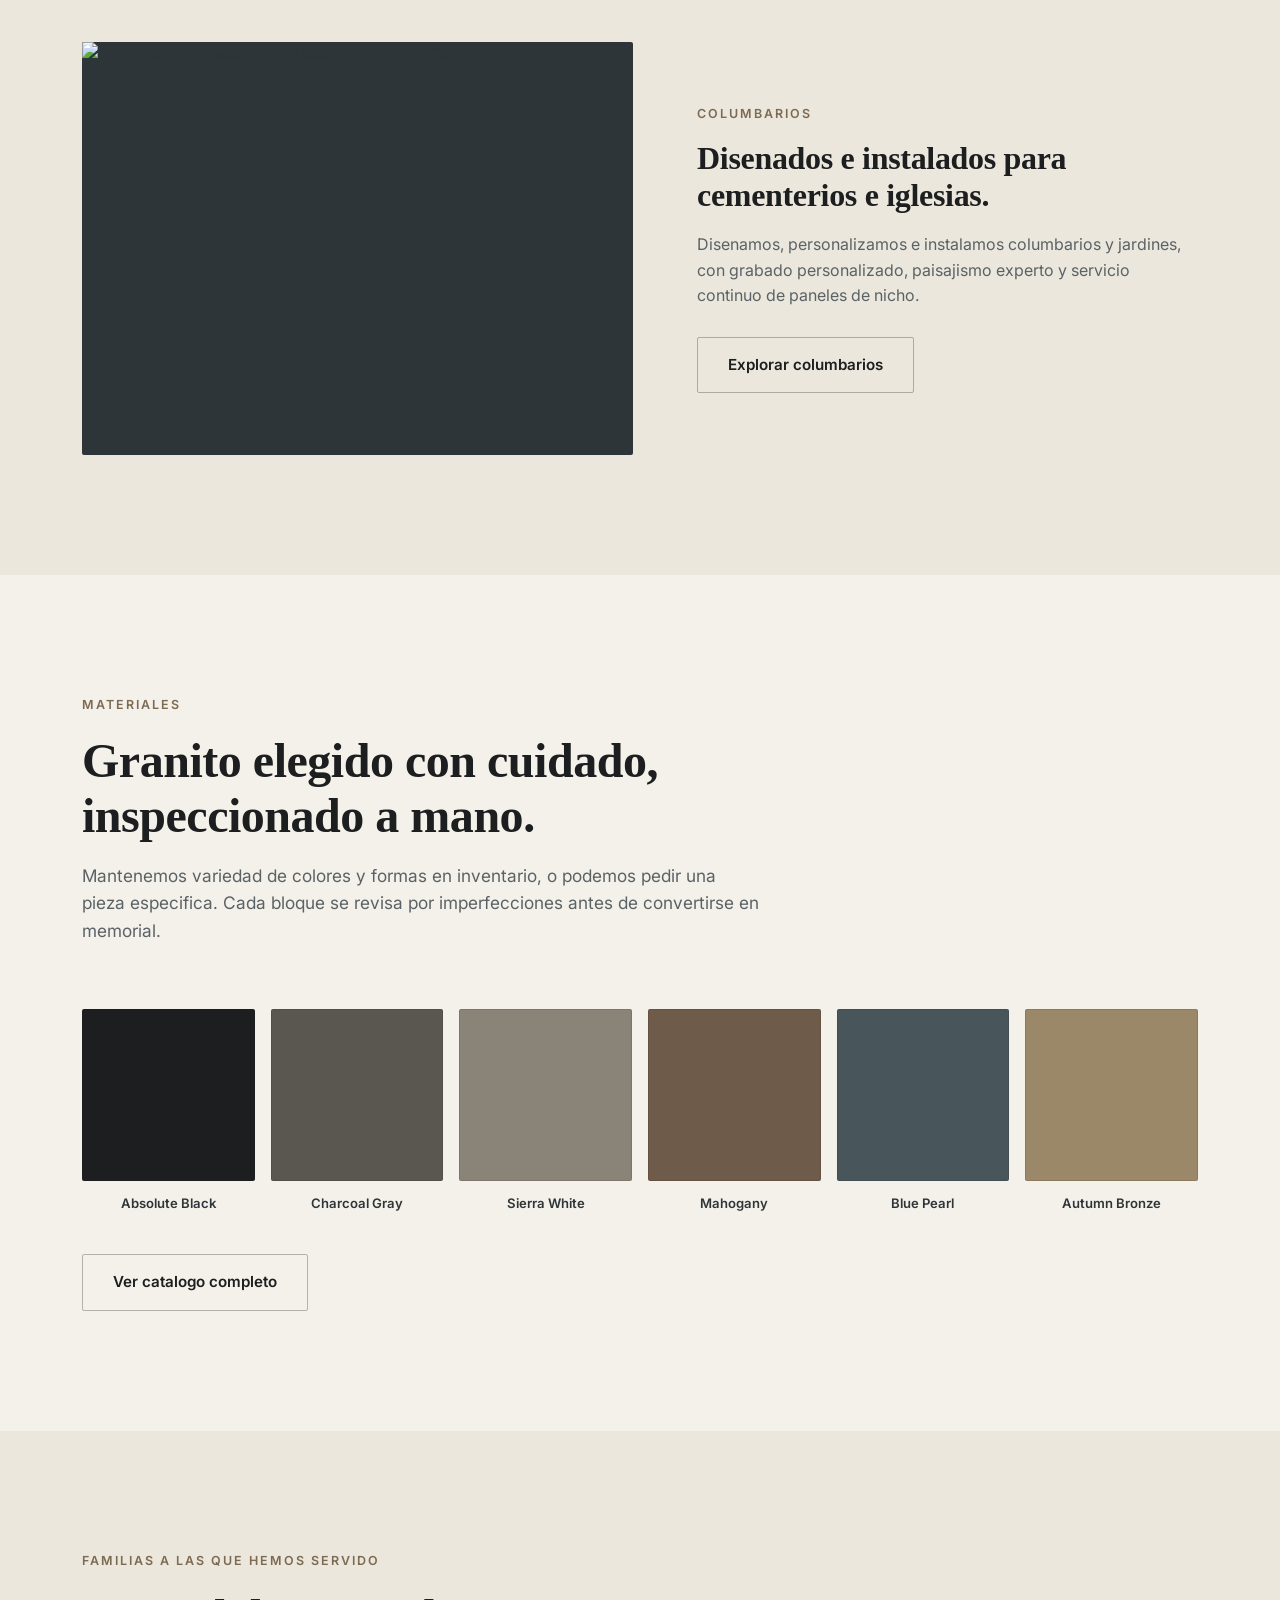
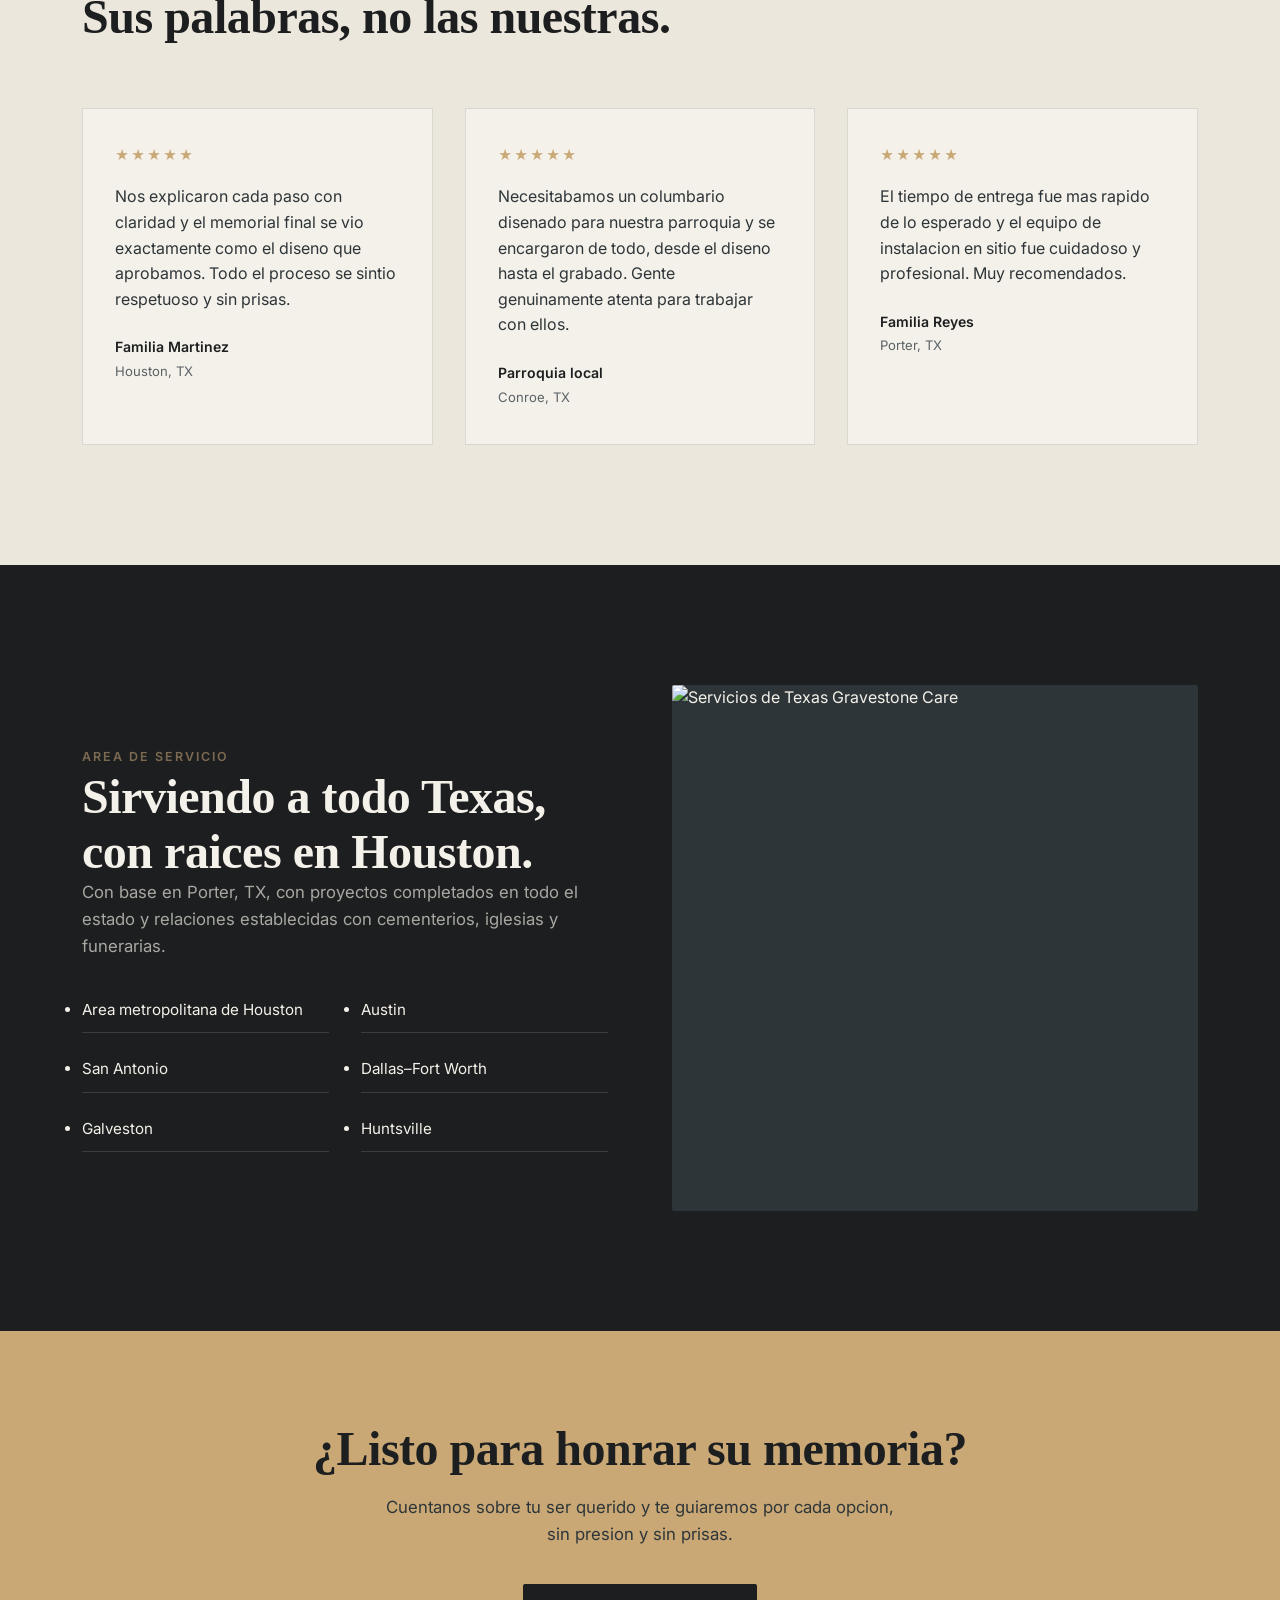
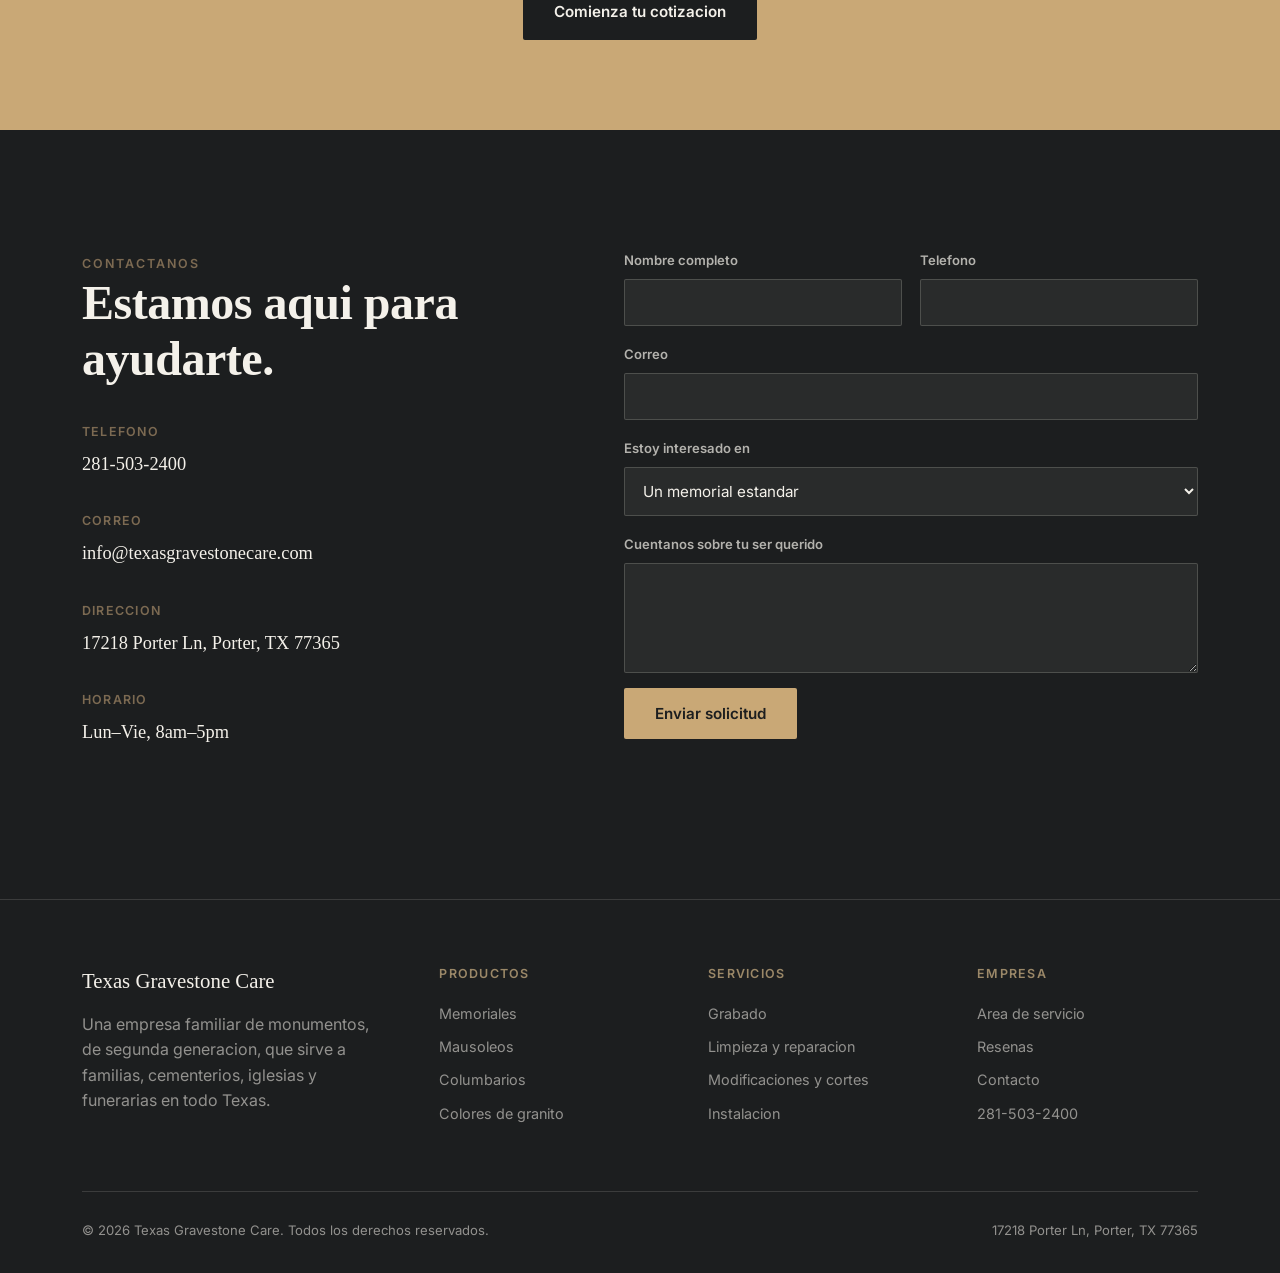
==== commit 73261a9c: "Update index.html" ====
--- a/index.html
+++ b/index.html
@@ -251,8 +251,7 @@
     </div>
 
     <div style="margin-top:40px;" class="reveal">
-      <a href="https://www.texasgravestonecare.com/wp-content/uploads/2019/05/CATALOGO-2024-NUEVO-SEPT.pdf" class="btn btn-outline-dark" data-en="Download full catalog (PDF)" data-es="Descargar catalogo completo (PDF)">Descargar catalogo completo (PDF)</a>
-    </div>
+      <a href="catalogo.html" class="btn btn-outline-dark" data-en="View full catalog" data-es="Ver catalogo completo">Ver catalogo completo</a>
   </div>
 </section>
 
--- a/css/style.css
+++ b/css/style.css
@@ -0,0 +1,622 @@
+/* ===========================================================
+   TEXAS GRAVESTONE CARE — Sistema de diseño
+   Paleta inspirada en granito real y bronce envejecido.
+   =========================================================== */
+
+:root {
+  --black-granite: #1c1e1f;
+  --black-granite-soft: #25282a;
+  --cream-stone: #f4f1ea;
+  --cream-stone-dim: #ebe7dc;
+  --bronze: #7c6a52;
+  --bronze-light: #9b8868;
+  --gold-aged: #c9a876;
+  --slate: #2e3538;
+  --slate-soft: #5a6266;
+  --line: rgba(28, 30, 31, 0.12);
+  --line-dark: rgba(244, 241, 234, 0.14);
+
+  --serif: "Fraunces", "Georgia", serif;
+  --sans: "Inter", -apple-system, sans-serif;
+
+  --container: 1180px;
+}
+
+* { margin: 0; padding: 0; box-sizing: border-box; }
+
+html { scroll-behavior: smooth; }
+
+body {
+  font-family: var(--sans);
+  background: var(--cream-stone);
+  color: var(--slate);
+  line-height: 1.6;
+  font-size: 16px;
+  -webkit-font-smoothing: antialiased;
+}
+
+img { max-width: 100%; display: block; }
+
+a { color: inherit; text-decoration: none; }
+
+.wrap {
+  max-width: var(--container);
+  margin: 0 auto;
+  padding: 0 32px;
+}
+
+@media (prefers-reduced-motion: reduce) {
+  * { animation: none !important; transition: none !important; }
+  html { scroll-behavior: auto; }
+}
+
+/* ---------- Type scale ---------- */
+
+h1, h2, h3, h4 {
+  font-family: var(--serif);
+  font-weight: 600;
+  color: var(--black-granite);
+  letter-spacing: -0.01em;
+  line-height: 1.15;
+}
+
+h1 { font-size: clamp(2.6rem, 6vw, 4.6rem); font-weight: 500; }
+h2 { font-size: clamp(2rem, 4vw, 3rem); }
+h3 { font-size: 1.5rem; }
+h4 { font-size: 1.1rem; }
+
+.eyebrow {
+  font-family: var(--sans);
+  font-size: 0.78rem;
+  font-weight: 600;
+  letter-spacing: 0.16em;
+  text-transform: uppercase;
+  color: var(--bronze);
+}
+
+p.lead {
+  font-size: 1.2rem;
+  color: var(--slate-soft);
+  max-width: 640px;
+}
+
+/* ---------- Buttons ---------- */
+
+.btn {
+  display: inline-flex;
+  align-items: center;
+  gap: 10px;
+  padding: 15px 30px;
+  font-family: var(--sans);
+  font-weight: 600;
+  font-size: 0.95rem;
+  border-radius: 2px;
+  border: 1px solid transparent;
+  cursor: pointer;
+  transition: transform 0.2s ease, background 0.2s ease, color 0.2s ease, border-color 0.2s ease;
+  white-space: nowrap;
+}
+
+.btn-primary {
+  background: var(--gold-aged);
+  color: var(--black-granite);
+}
+.btn-primary:hover { background: #d9bb8c; transform: translateY(-1px); }
+
+.btn-outline-dark {
+  border-color: rgba(28,30,31,0.3);
+  color: var(--black-granite);
+  background: transparent;
+}
+.btn-outline-dark:hover { border-color: var(--black-granite); background: rgba(28,30,31,0.04); }
+
+.btn-outline-light {
+  border-color: rgba(244,241,234,0.35);
+  color: var(--cream-stone);
+  background: transparent;
+}
+.btn-outline-light:hover { border-color: var(--cream-stone); background: rgba(244,241,234,0.08); }
+
+/* ---------- Header ---------- */
+
+.site-header {
+  position: fixed;
+  top: 0; left: 0; right: 0;
+  z-index: 100;
+  background: rgba(244, 241, 234, 0.92);
+  backdrop-filter: blur(8px);
+  border-bottom: 1px solid var(--line);
+  transition: background 0.3s ease;
+}
+
+.site-header .wrap {
+  display: flex;
+  align-items: center;
+  justify-content: space-between;
+  height: 84px;
+}
+
+.brand {
+  font-family: var(--serif);
+  font-size: 1.25rem;
+  font-weight: 600;
+  letter-spacing: 0.01em;
+  color: var(--black-granite);
+  display: flex;
+  flex-direction: column;
+  line-height: 1.1;
+}
+.brand span {
+  font-family: var(--sans);
+  font-size: 0.62rem;
+  font-weight: 600;
+  letter-spacing: 0.18em;
+  color: var(--bronze);
+  text-transform: uppercase;
+  margin-top: 3px;
+}
+
+.main-nav {
+  display: flex;
+  align-items: center;
+  gap: 38px;
+}
+
+.main-nav a {
+  font-size: 0.92rem;
+  font-weight: 500;
+  color: var(--slate);
+  position: relative;
+  padding: 4px 0;
+}
+.main-nav a:hover { color: var(--black-granite); }
+.main-nav a::after {
+  content: "";
+  position: absolute;
+  bottom: 0; left: 0;
+  width: 0; height: 1px;
+  background: var(--gold-aged);
+  transition: width 0.25s ease;
+}
+.main-nav a:hover::after { width: 100%; }
+
+.header-actions { display: flex; align-items: center; gap: 18px; }
+.header-phone {
+  display: flex;
+  align-items: center;
+  gap: 8px;
+  font-size: 0.9rem;
+  font-weight: 600;
+  color: var(--black-granite);
+}
+
+.lang-toggle {
+  display: flex;
+  border: 1px solid rgba(28,30,31,0.2);
+  border-radius: 2px;
+  overflow: hidden;
+  font-size: 0.78rem;
+  font-weight: 600;
+}
+.lang-toggle button {
+  padding: 7px 12px;
+  background: transparent;
+  border: none;
+  cursor: pointer;
+  color: var(--slate-soft);
+  font-family: var(--sans);
+}
+.lang-toggle button.active { background: var(--black-granite); color: var(--cream-stone); }
+
+.mobile-toggle {
+  display: none;
+  width: 40px; height: 40px;
+  align-items: center; justify-content: center;
+  background: none; border: none; cursor: pointer;
+}
+.mobile-toggle span, .mobile-toggle span::before, .mobile-toggle span::after {
+  content: ""; display: block; width: 22px; height: 1.5px;
+  background: var(--black-granite); position: relative; transition: 0.2s;
+}
+.mobile-toggle span::before { position: absolute; top: -7px; }
+.mobile-toggle span::after { position: absolute; top: 7px; }
+
+/* ---------- Hero ---------- */
+
+.hero {
+  position: relative;
+  min-height: 100vh;
+  display: flex;
+  align-items: center;
+  background: var(--black-granite);
+  overflow: hidden;
+}
+
+.hero-texture {
+  position: absolute;
+  inset: 0;
+  background:
+    radial-gradient(ellipse 70% 60% at 75% 20%, rgba(124,106,82,0.22), transparent),
+    radial-gradient(ellipse 50% 50% at 10% 90%, rgba(201,168,118,0.10), transparent);
+  pointer-events: none;
+}
+
+.hero-grain {
+  position: absolute;
+  inset: 0;
+  opacity: 0.5;
+  background-image:
+    repeating-linear-gradient(115deg, rgba(244,241,234,0.025) 0px, transparent 1.5px, transparent 3px);
+  pointer-events: none;
+}
+
+.hero .wrap { position: relative; z-index: 2; padding-top: 84px; }
+
+.hero-content { max-width: 760px; }
+
+.hero .eyebrow { color: var(--gold-aged); margin-bottom: 22px; display: block; }
+
+.hero h1 {
+  color: var(--cream-stone);
+  margin-bottom: 26px;
+}
+.hero h1 em {
+  font-style: italic;
+  color: var(--gold-aged);
+  font-weight: 400;
+}
+
+.hero p.lead { color: rgba(244,241,234,0.72); margin-bottom: 40px; }
+
+.hero-actions { display: flex; gap: 16px; flex-wrap: wrap; margin-bottom: 64px; }
+
+.hero-stats {
+  display: flex;
+  gap: 56px;
+  border-top: 1px solid var(--line-dark);
+  padding-top: 28px;
+  flex-wrap: wrap;
+}
+.hero-stat .num {
+  font-family: var(--serif);
+  font-size: 2.1rem;
+  color: var(--cream-stone);
+  font-weight: 500;
+}
+.hero-stat .label {
+  font-size: 0.82rem;
+  color: rgba(244,241,234,0.55);
+  margin-top: 4px;
+}
+
+/* ---------- Section scaffolding ---------- */
+
+section { padding: 120px 0; }
+
+.section-head { max-width: 680px; margin-bottom: 64px; }
+.section-head .eyebrow { display: block; margin-bottom: 18px; }
+.section-head h2 { margin-bottom: 18px; }
+.section-head p { color: var(--slate-soft); font-size: 1.08rem; }
+
+.section-light { background: var(--cream-stone); }
+.section-dim { background: var(--cream-stone-dim); }
+.section-dark { background: var(--black-granite); color: var(--cream-stone); }
+.section-dark h2, .section-dark h3, .section-dark h4 { color: var(--cream-stone); }
+.section-dark .section-head p { color: rgba(244,241,234,0.65); }
+
+/* ---------- Process / engraving signature section ---------- */
+
+.process-section {
+  background: var(--black-granite);
+  position: relative;
+}
+
+.process-list { display: flex; flex-direction: column; }
+
+.process-item {
+  display: grid;
+  grid-template-columns: 100px 1fr;
+  gap: 32px;
+  padding: 44px 0;
+  border-top: 1px solid var(--line-dark);
+  align-items: start;
+}
+.process-item:first-child { border-top: none; }
+
+.process-num {
+  font-family: var(--serif);
+  font-size: 1.1rem;
+  color: var(--bronze-light);
+}
+
+.process-title {
+  font-family: var(--serif);
+  font-size: 1.7rem;
+  font-weight: 500;
+  margin-bottom: 10px;
+  opacity: 0.35;
+  letter-spacing: 0.01em;
+  transition: opacity 0.6s ease, letter-spacing 0.6s ease;
+}
+.process-item.is-active .process-title {
+  opacity: 1;
+  color: var(--cream-stone);
+}
+.process-item .process-desc {
+  color: rgba(244,241,234,0.5);
+  max-width: 520px;
+  font-size: 1rem;
+  opacity: 0.35;
+  transition: opacity 0.6s ease;
+}
+.process-item.is-active .process-desc { opacity: 1; color: rgba(244,241,234,0.72); }
+
+/* ---------- Services grid ---------- */
+
+.services-grid {
+  display: grid;
+  grid-template-columns: repeat(4, 1fr);
+  gap: 1px;
+  background: var(--line);
+  border: 1px solid var(--line);
+}
+
+.service-card {
+  background: var(--cream-stone);
+  padding: 40px 32px;
+  transition: background 0.25s ease;
+}
+.service-card:hover { background: var(--cream-stone-dim); }
+
+.service-card .icon-mark {
+  width: 38px; height: 38px;
+  border: 1px solid var(--bronze);
+  border-radius: 50%;
+  display: flex; align-items: center; justify-content: center;
+  margin-bottom: 24px;
+  color: var(--bronze);
+  font-size: 1rem;
+}
+
+.service-card h4 { margin-bottom: 12px; }
+.service-card p { color: var(--slate-soft); font-size: 0.95rem; }
+
+/* ---------- Products / memorials showcase ---------- */
+
+.showcase-grid {
+  display: grid;
+  grid-template-columns: 1.1fr 1fr;
+  gap: 64px;
+  align-items: center;
+}
+
+.showcase-grid.reverse { grid-template-columns: 1fr 1.1fr; }
+.showcase-grid.reverse .showcase-media { order: 2; }
+.showcase-grid.reverse .showcase-copy { order: 1; }
+
+.showcase-media {
+  aspect-ratio: 4/3;
+  background: var(--slate);
+  border-radius: 2px;
+  overflow: hidden;
+  position: relative;
+}
+.showcase-media img { width: 100%; height: 100%; object-fit: cover; }
+
+.showcase-copy .eyebrow { display: block; margin-bottom: 16px; }
+.showcase-copy h3 { font-size: 2rem; margin-bottom: 18px; }
+.showcase-copy p { color: var(--slate-soft); margin-bottom: 28px; }
+
+.feature-list { list-style: none; display: flex; flex-direction: column; gap: 12px; margin-bottom: 32px; }
+.feature-list li {
+  display: flex; align-items: baseline; gap: 12px;
+  font-size: 0.95rem; color: var(--slate);
+}
+.feature-list li::before {
+  content: "";
+  width: 6px; height: 6px;
+  background: var(--gold-aged);
+  border-radius: 50%;
+  flex-shrink: 0;
+  transform: translateY(-2px);
+}
+
+.showcase-block { margin-bottom: 110px; }
+.showcase-block:last-child { margin-bottom: 0; }
+
+/* ---------- Granite colors strip ---------- */
+
+.granite-strip {
+  display: grid;
+  grid-template-columns: repeat(6, 1fr);
+  gap: 16px;
+}
+.granite-swatch { text-align: center; }
+.granite-swatch .chip {
+  width: 100%;
+  aspect-ratio: 1;
+  border-radius: 2px;
+  margin-bottom: 12px;
+  border: 1px solid var(--line);
+}
+.granite-swatch .name { font-size: 0.82rem; font-weight: 600; color: var(--slate); }
+
+/* ---------- Testimonials ---------- */
+
+.testimonial-grid {
+  display: grid;
+  grid-template-columns: repeat(3, 1fr);
+  gap: 32px;
+}
+.testimonial-card {
+  background: var(--cream-stone);
+  border: 1px solid var(--line);
+  padding: 36px 32px;
+}
+.testimonial-card .stars { color: var(--gold-aged); font-size: 0.85rem; margin-bottom: 18px; letter-spacing: 2px; }
+.testimonial-card p { font-size: 1rem; color: var(--slate); margin-bottom: 24px; }
+.testimonial-card .author { font-size: 0.88rem; font-weight: 600; color: var(--black-granite); }
+.testimonial-card .author span { display: block; font-weight: 400; color: var(--slate-soft); font-size: 0.82rem; margin-top: 2px; }
+
+/* ---------- Coverage / map area ---------- */
+
+.coverage-grid {
+  display: grid;
+  grid-template-columns: 1fr 1fr;
+  gap: 64px;
+  align-items: center;
+}
+.coverage-list { display: grid; grid-template-columns: 1fr 1fr; gap: 14px 32px; margin-top: 28px; }
+.coverage-list li { font-size: 0.95rem; padding: 10px 0; border-bottom: 1px solid var(--line-dark); }
+
+/* ---------- CTA band ---------- */
+
+.cta-band {
+  background: var(--gold-aged);
+  padding: 90px 0;
+  text-align: center;
+}
+.cta-band h2 { margin-bottom: 18px; }
+.cta-band p { color: var(--slate); max-width: 520px; margin: 0 auto 36px; font-size: 1.05rem; }
+.cta-band .btn-primary { background: var(--black-granite); color: var(--cream-stone); }
+.cta-band .btn-primary:hover { background: var(--slate); }
+
+/* ---------- Contact form ---------- */
+
+.contact-grid {
+  display: grid;
+  grid-template-columns: 0.9fr 1.1fr;
+  gap: 72px;
+}
+
+.contact-info-block { margin-bottom: 32px; }
+.contact-info-block .label { font-size: 0.78rem; font-weight: 600; letter-spacing: 0.1em; text-transform: uppercase; color: var(--bronze); margin-bottom: 8px; }
+.contact-info-block .value { font-size: 1.15rem; color: var(--cream-stone); font-family: var(--serif); }
+
+.form-grid { display: grid; grid-template-columns: 1fr 1fr; gap: 18px; }
+.form-grid .full { grid-column: 1 / -1; }
+
+.field label {
+  display: block;
+  font-size: 0.82rem;
+  font-weight: 600;
+  color: rgba(244,241,234,0.7);
+  margin-bottom: 8px;
+}
+.field input, .field select, .field textarea {
+  width: 100%;
+  padding: 13px 14px;
+  background: rgba(244,241,234,0.06);
+  border: 1px solid rgba(244,241,234,0.18);
+  border-radius: 2px;
+  color: var(--cream-stone);
+  font-family: var(--sans);
+  font-size: 0.95rem;
+}
+.field input:focus, .field select:focus, .field textarea:focus {
+  outline: none;
+  border-color: var(--gold-aged);
+}
+.field textarea { resize: vertical; min-height: 110px; }
+
+.form-submit { margin-top: 8px; }
+
+/* ---------- Footer ---------- */
+
+footer {
+  background: var(--black-granite);
+  color: rgba(244,241,234,0.55);
+  padding: 64px 0 32px;
+  border-top: 1px solid var(--line-dark);
+}
+.footer-grid {
+  display: grid;
+  grid-template-columns: 1.4fr 1fr 1fr 1fr;
+  gap: 48px;
+  margin-bottom: 56px;
+}
+.footer-brand { font-family: var(--serif); font-size: 1.3rem; color: var(--cream-stone); margin-bottom: 14px; }
+.footer-col h5 {
+  font-family: var(--sans);
+  font-size: 0.78rem;
+  font-weight: 600;
+  letter-spacing: 0.1em;
+  text-transform: uppercase;
+  color: var(--bronze-light);
+  margin-bottom: 18px;
+}
+.footer-col a, .footer-col p { display: block; font-size: 0.9rem; margin-bottom: 10px; color: rgba(244,241,234,0.55); }
+.footer-col a:hover { color: var(--cream-stone); }
+
+.footer-bottom {
+  border-top: 1px solid var(--line-dark);
+  padding-top: 28px;
+  display: flex;
+  justify-content: space-between;
+  font-size: 0.82rem;
+  flex-wrap: wrap;
+  gap: 12px;
+}
+
+/* ---------- Reveal-on-scroll ---------- */
+
+.reveal { opacity: 0; transform: translateY(22px); transition: opacity 0.7s ease, transform 0.7s ease; }
+.reveal.is-visible { opacity: 1; transform: translateY(0); }
+
+/* ---------- Sticky CTA bar (mobile) ---------- */
+
+.sticky-cta {
+  position: fixed;
+  bottom: 0; left: 0; right: 0;
+  z-index: 90;
+  background: var(--black-granite);
+  display: none;
+  padding: 12px 20px;
+  justify-content: space-between;
+  align-items: center;
+  gap: 12px;
+  border-top: 1px solid var(--line-dark);
+}
+.sticky-cta a.btn { flex: 1; justify-content: center; }
+
+/* ===========================================================
+   RESPONSIVE
+   =========================================================== */
+
+@media (max-width: 980px) {
+  .wrap { padding: 0 24px; }
+  section { padding: 80px 0; }
+
+  .main-nav { display: none; }
+  .header-actions .header-phone { display: none; }
+  .mobile-toggle { display: flex; }
+
+  .services-grid { grid-template-columns: repeat(2, 1fr); }
+  .showcase-grid, .showcase-grid.reverse {
+    grid-template-columns: 1fr;
+    gap: 36px;
+  }
+  .showcase-grid.reverse .showcase-media { order: 1; }
+  .showcase-grid.reverse .showcase-copy { order: 2; }
+
+  .granite-strip { grid-template-columns: repeat(3, 1fr); }
+  .testimonial-grid { grid-template-columns: 1fr; }
+  .coverage-grid { grid-template-columns: 1fr; gap: 36px; }
+  .contact-grid { grid-template-columns: 1fr; gap: 48px; }
+  .form-grid { grid-template-columns: 1fr; }
+  .footer-grid { grid-template-columns: 1fr 1fr; gap: 36px; }
+
+  .hero-stats { gap: 36px; }
+
+  .sticky-cta { display: flex; }
+  body { padding-bottom: 64px; }
+}
+
+@media (max-width: 600px) {
+  .services-grid { grid-template-columns: 1fr; }
+  .granite-strip { grid-template-columns: repeat(2, 1fr); }
+  .footer-grid { grid-template-columns: 1fr; gap: 28px; }
+  .process-item { grid-template-columns: 1fr; gap: 10px; }
+  .hero-actions { flex-direction: column; }
+  .hero-actions .btn { width: 100%; justify-content: center; }
+}
